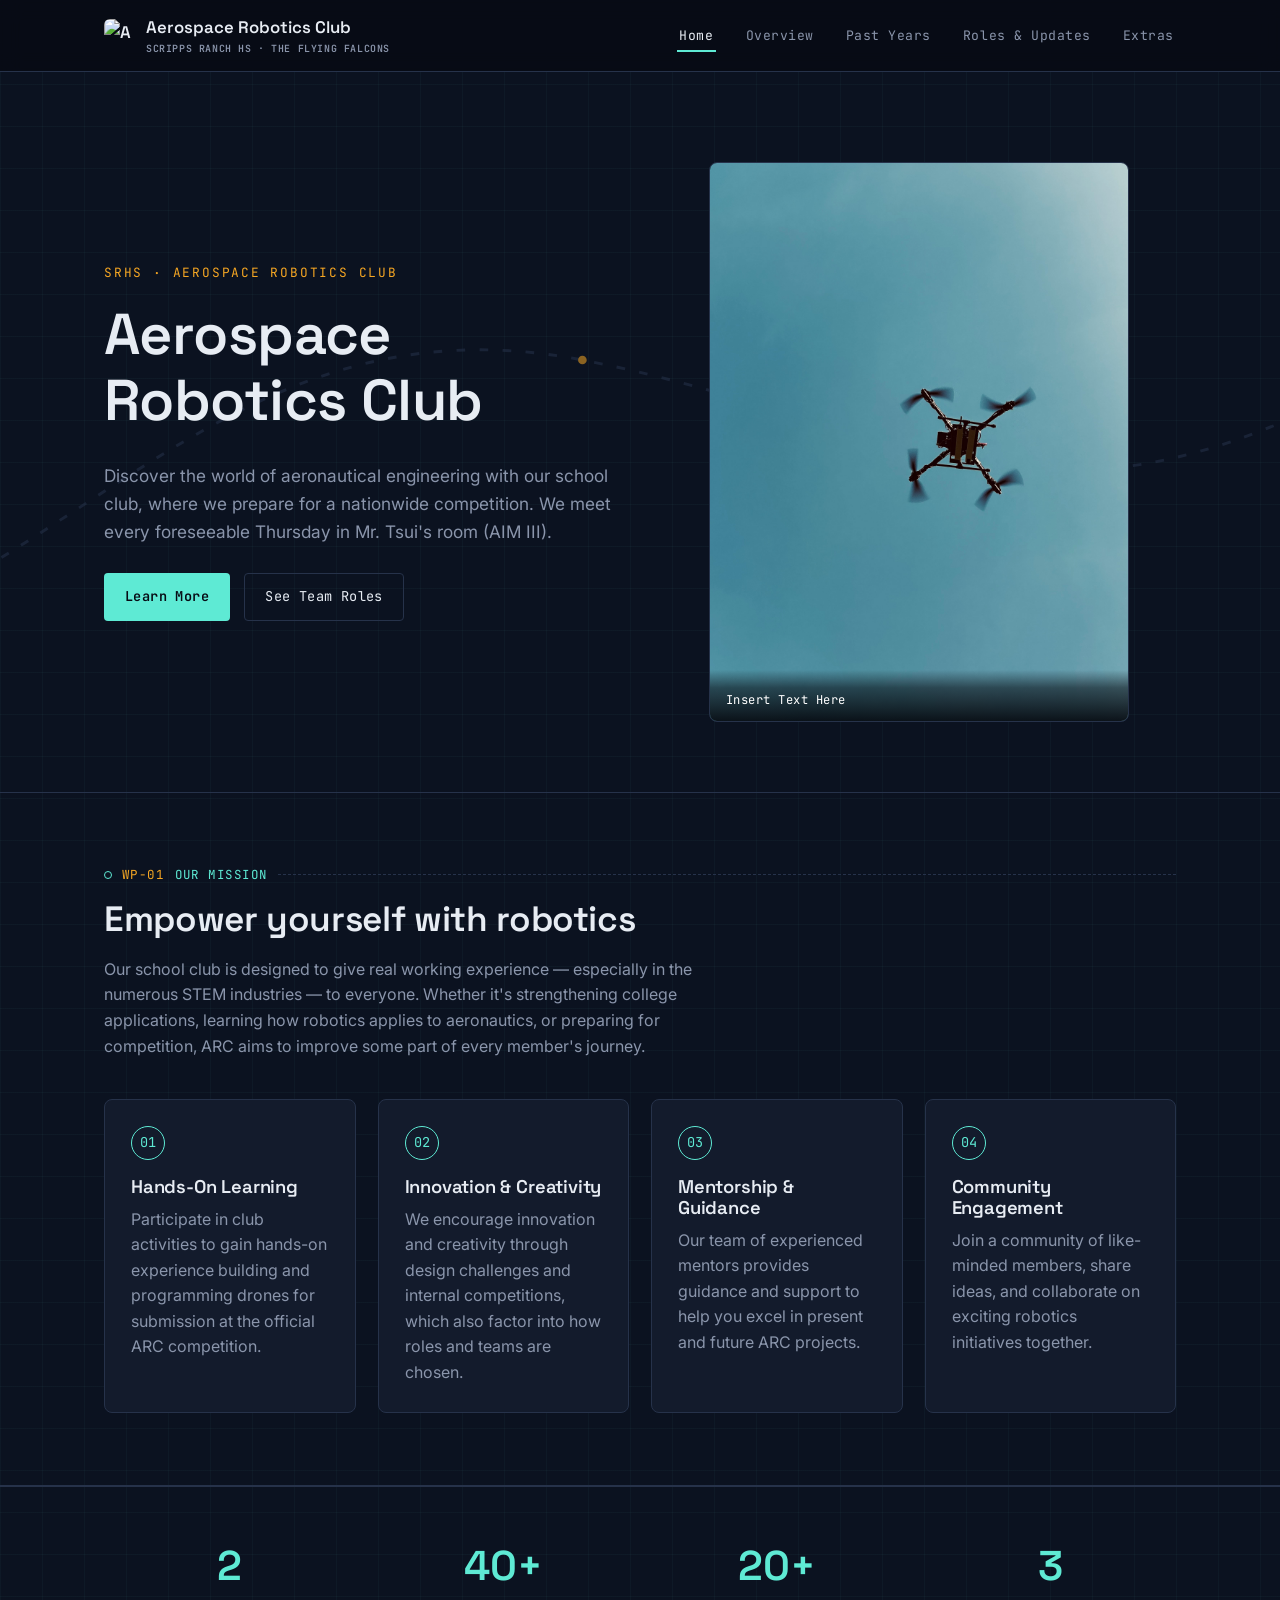
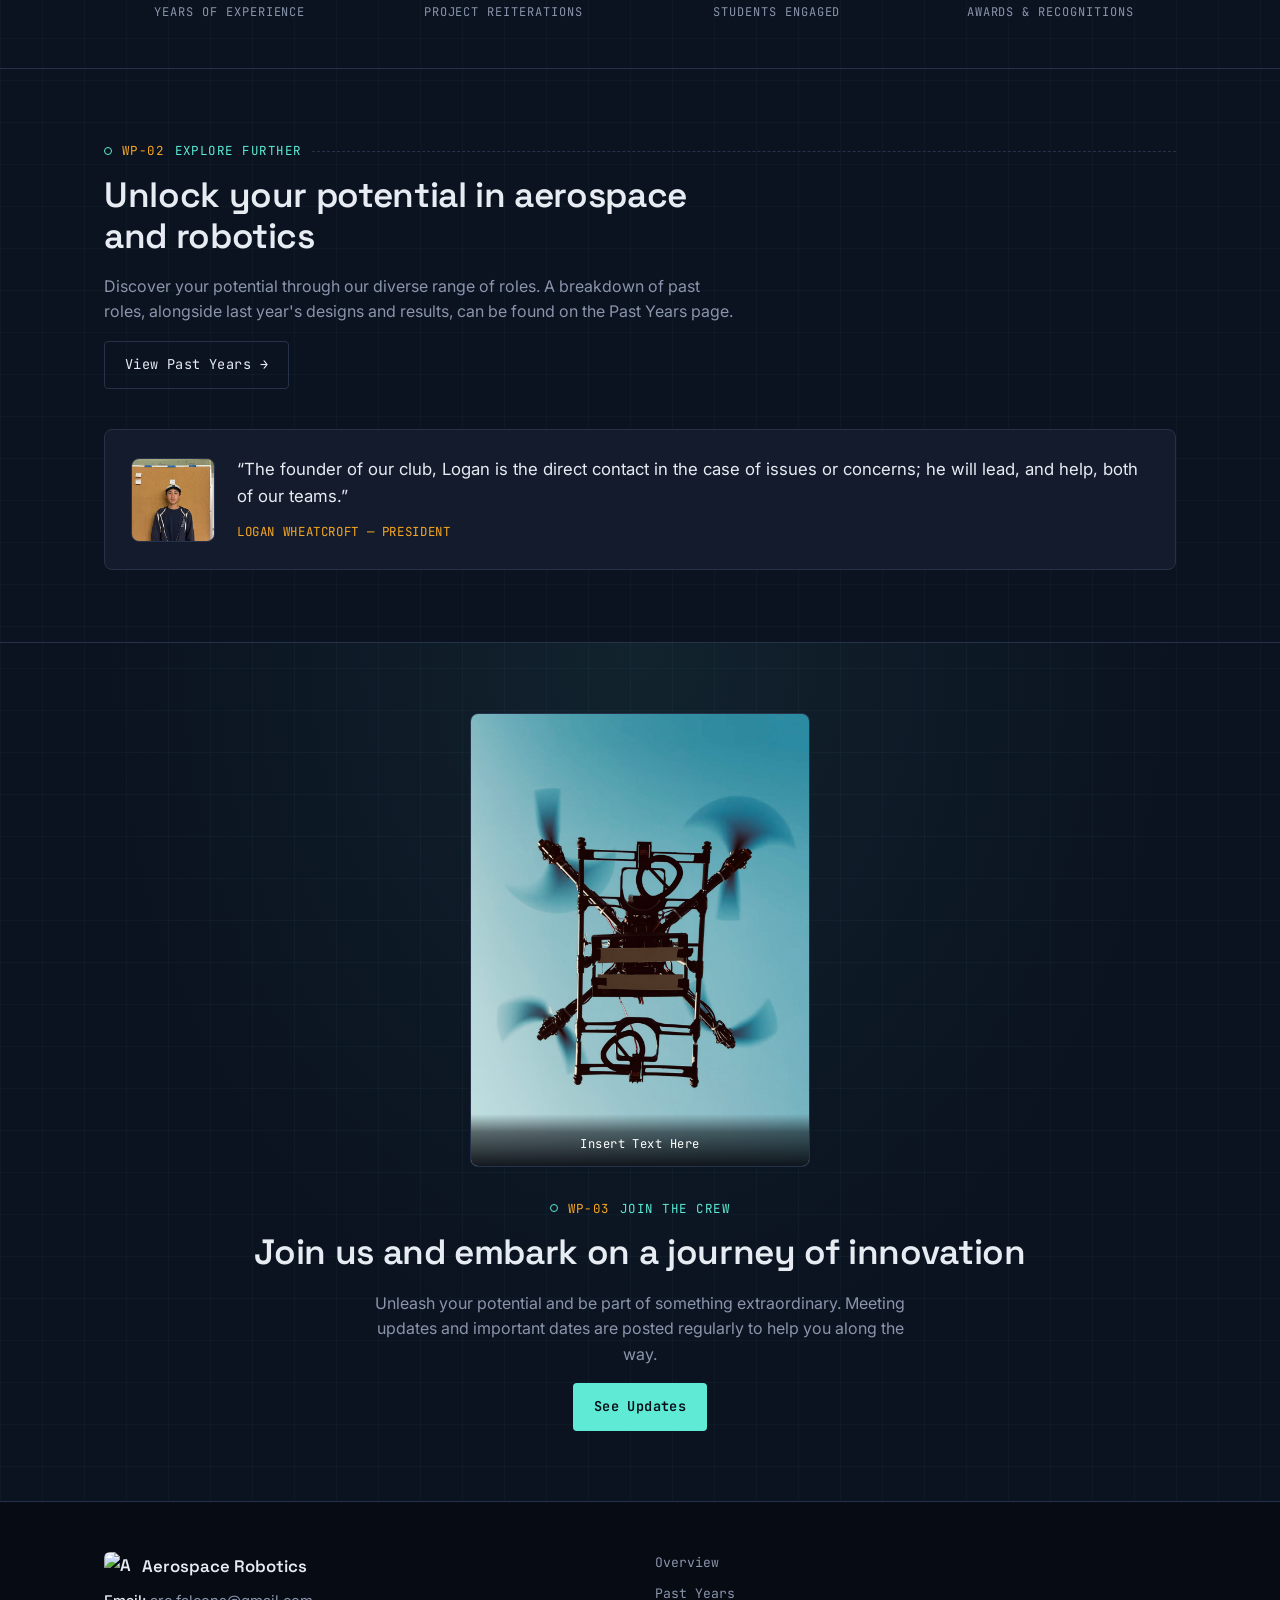
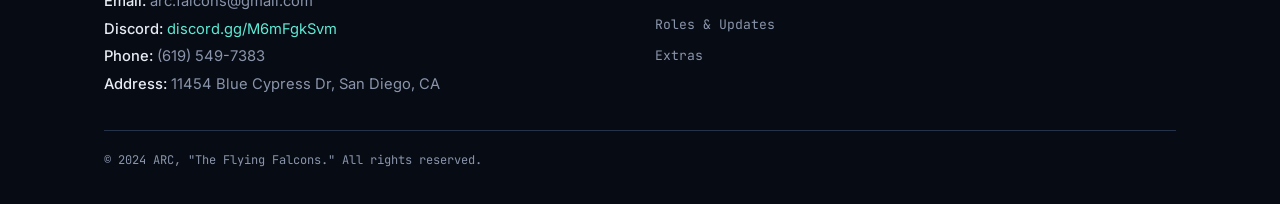
==== index.html @ f5aecd80 "Uploading ARC website" ====
<!doctype html>
<html lang="en">
<head>
<meta charset="UTF-8">
<meta name="viewport" content="width=device-width, initial-scale=1">
<title>SRHS Aerospace Robotics Club</title>
<meta name="description" content="Scripps Ranch High School Aerospace Robotics Club — building and programming drones for national competition.">
<link rel="preconnect" href="https://fonts.googleapis.com">
<link href="https://fonts.googleapis.com/css2?family=Space+Grotesk:wght@500;600;700&family=Inter:wght@400;500;600&family=JetBrains+Mono:wght@400;500&display=swap" rel="stylesheet">
<link rel="stylesheet" href="assets/css/style.css">
</head>
<body>

<nav class="site-nav">
  <div class="inner">
    <a class="brand" href="index.html">
      <img src="https://static.wixstatic.com/media/2b9570_c14799e6c22e4a90b984b687d0b6f3b9~mv2.png" alt="ARC logo">
      <span>Aerospace Robotics Club<span class="tag">SCRIPPS RANCH HS · THE FLYING FALCONS</span></span>
    </a>
    <button class="nav-toggle" aria-expanded="false" aria-label="Toggle navigation">MENU</button>
    <ul class="nav-links">
      <li><a href="index.html" aria-current="page">Home</a></li>
      <li><a href="overview.html">Overview</a></li>
      <li><a href="past-years.html">Past Years</a></li>
      <li><a href="roles-and-updates.html">Roles &amp; Updates</a></li>
      <li><a href="extras.html">Extras</a></li>
    </ul>
  </div>
</nav>

<header class="hero">
  <div class="flight-path" aria-hidden="true">
    <svg viewBox="0 0 1200 500" width="100%" height="100%" preserveAspectRatio="xMidYMid slice">
      <path id="fp" d="M -50 420 C 200 380, 300 150, 560 200 S 900 380, 1250 120"
            fill="none" stroke="#26324A" stroke-width="2" stroke-dasharray="6 10"/>
      <circle cx="0" cy="0" r="4.5" fill="#5EEAD4">
        <animateMotion dur="14s" repeatCount="indefinite" rotate="auto">
          <mpath href="#fp"/>
        </animateMotion>
      </circle>
      <circle cx="-50" cy="420" r="3" fill="#F5A623"/>
      <circle cx="560" cy="200" r="3" fill="#F5A623"/>
      <circle cx="1250" cy="120" r="3" fill="#F5A623"/>
    </svg>
  </div>
  <div class="container hero-grid">
    <div>
      <div class="hero-eyebrow">SRHS &middot; AEROSPACE ROBOTICS CLUB</div>
      <h1>Aerospace Robotics Club</h1>
      <p class="lede">Discover the world of aeronautical engineering with our school club, where we prepare for a nationwide competition. We meet every foreseeable Thursday in Mr. Tsui's room (AIM III).</p>
      <div class="hero-actions">
        <a class="btn btn-primary" href="overview.html">Learn More</a>
        <a class="btn btn-ghost" href="roles-and-updates.html">See Team Roles</a>
      </div>
    </div>
    <div class="cover-figure ratio-portrait">
      <img src="assets/images/FrontPageCover.jpeg" alt="ARC cover photo">
      <div class="cover-caption">Insert Text Here</div>
    </div>
  </div>
</header>

<section class="section">
  <div class="container">
    <div class="waypoint"><span class="code">WP&#8209;01</span><span>Our Mission</span><span class="rule"></span></div>
    <div class="section-head">
      <h2>Empower yourself with robotics</h2>
      <p>Our school club is designed to give real working experience — especially in the numerous STEM industries — to everyone. Whether it's strengthening college applications, learning how robotics applies to aeronautics, or preparing for competition, ARC aims to improve some part of every member's journey.</p>
    </div>
    <div class="grid grid-4">
      <div class="card">
        <div class="icon">01</div>
        <h3>Hands-On Learning</h3>
        <p>Participate in club activities to gain hands-on experience building and programming drones for submission at the official ARC competition.</p>
      </div>
      <div class="card">
        <div class="icon">02</div>
        <h3>Innovation &amp; Creativity</h3>
        <p>We encourage innovation and creativity through design challenges and internal competitions, which also factor into how roles and teams are chosen.</p>
      </div>
      <div class="card">
        <div class="icon">03</div>
        <h3>Mentorship &amp; Guidance</h3>
        <p>Our team of experienced mentors provides guidance and support to help you excel in present and future ARC projects.</p>
      </div>
      <div class="card">
        <div class="icon">04</div>
        <h3>Community Engagement</h3>
        <p>Join a community of like-minded members, share ideas, and collaborate on exciting robotics initiatives together.</p>
      </div>
    </div>
  </div>
</section>

<section class="stats-band">
  <div class="container">
    <div class="grid grid-4">
      <div><div class="stat-num">2</div><div class="stat-label">Years of Experience</div></div>
      <div><div class="stat-num">40+</div><div class="stat-label">Project Reiterations</div></div>
      <div><div class="stat-num">20+</div><div class="stat-label">Students Engaged</div></div>
      <div><div class="stat-num">3</div><div class="stat-label">Awards &amp; Recognitions</div></div>
    </div>
  </div>
</section>

<section class="section">
  <div class="container">
    <div class="waypoint"><span class="code">WP&#8209;02</span><span>Explore Further</span><span class="rule"></span></div>
    <div class="section-head">
      <h2>Unlock your potential in aerospace and robotics</h2>
      <p>Discover your potential through our diverse range of roles. A breakdown of past roles, alongside last year's designs and results, can be found on the Past Years page.</p>
      <a class="btn btn-ghost" href="past-years.html">View Past Years &rarr;</a>
    </div>
    <div class="quote-block">
      <img src="assets/images/Logan.jpg" alt="Logan Wheatcroft">
      <div>
        <blockquote>&ldquo;The founder of our club, Logan is the direct contact in the case of issues or concerns; he will lead, and help, both of our teams.&rdquo;</blockquote>
        <cite>LOGAN WHEATCROFT — PRESIDENT</cite>
      </div>
    </div>
  </div>
</section>

<section class="cta-band">
  <div class="container">
    <div class="cover-figure ratio-portrait" style="max-width:340px; margin:0 auto 32px;">
      <img src="assets/images/Wallpaper-DroneBottomView.jpeg" alt="ARC drone">
      <div class="cover-caption">Insert Text Here</div>
    </div>
    <div class="waypoint" style="justify-content:center;"><span class="code">WP&#8209;03</span><span>Join the Crew</span></div>
    <h2>Join us and embark on a journey of innovation</h2>
    <p>Unleash your potential and be part of something extraordinary. Meeting updates and important dates are posted regularly to help you along the way.</p>
    <a class="btn btn-primary" href="roles-and-updates.html">See Updates</a>
  </div>
</section>

<footer>
  <div class="container">
    <div class="foot-grid">
      <div>
        <div class="brand"><img src="https://static.wixstatic.com/media/2b9570_36ea894a4a0349b285a9c2c9de8674a9~mv2.png" alt="ARC logo" style="width:28px;height:28px;"><span>Aerospace Robotics</span></div>
        <p class="contact-line"><strong>Email:</strong> arc.falcons@gmail.com</p>
        <p class="contact-line"><strong>Discord:</strong> <a href="https://discord.gg/M6mFgkSvm">discord.gg/M6mFgkSvm</a></p>
        <p class="contact-line"><strong>Phone:</strong> (619) 549-7383</p>
        <p class="contact-line"><strong>Address:</strong> 11454 Blue Cypress Dr, San Diego, CA</p>
      </div>
      <nav>
        <ul>
          <li><a href="overview.html">Overview</a></li>
          <li><a href="past-years.html">Past Years</a></li>
          <li><a href="roles-and-updates.html">Roles &amp; Updates</a></li>
          <li><a href="extras.html">Extras</a></li>
        </ul>
      </nav>
    </div>
    <div class="copyright">&copy; 2024 ARC, "The Flying Falcons." All rights reserved.</div>
  </div>
</footer>

<script src="assets/js/main.js"></script>
</body>
</html>
---- assets/css/style.css ----
/* ============================================================
   SRHS Aerospace Robotics Club — flight-deck design system
   ============================================================ */

:root {
  --navy: #0B1220;
  --navy-deep: #070B14;
  --panel: #131B2C;
  --panel-line: #26324A;
  --cyan: #5EEAD4;
  --cyan-dim: #3AA69A;
  --amber: #F5A623;
  --ink: #E7ECF3;
  --muted: #8A95AB;
  --danger: #E8604C;

  --font-display: "Space Grotesk", "Segoe UI", sans-serif;
  --font-body: "Inter", "Segoe UI", sans-serif;
  --font-mono: "JetBrains Mono", ui-monospace, monospace;

  --max-width: 1120px;
  --pad-inline: clamp(16px, 5vw, 24px);
  --section-pad: clamp(40px, 8vw, 72px);
  --card-pad: clamp(18px, 4vw, 26px);
}

*, *::before, *::after { box-sizing: border-box; min-width: 0; }

html { scroll-behavior: smooth; overflow-x: hidden; }
body { overflow-x: hidden; }

@media (prefers-reduced-motion: reduce) {
  html { scroll-behavior: auto; }
  *, *::before, *::after { animation-duration: 0.001ms !important; animation-iteration-count: 1 !important; transition-duration: 0.001ms !important; }
}

body {
  margin: 0;
  background: var(--navy);
  background-image:
    linear-gradient(rgba(94,234,212,0.035) 1px, transparent 1px),
    linear-gradient(90deg, rgba(94,234,212,0.035) 1px, transparent 1px);
  background-size: 42px 42px;
  color: var(--ink);
  font-family: var(--font-body);
  line-height: 1.6;
  -webkit-font-smoothing: antialiased;
}

img { max-width: 100%; display: block; }

a { color: var(--cyan); text-decoration: none; }
a:hover { text-decoration: underline; }

h1, h2, h3 {
  font-family: var(--font-display);
  font-weight: 600;
  line-height: 1.15;
  margin: 0 0 0.5em;
  letter-spacing: -0.01em;
}
h1, h2, h3, p, blockquote, .lede {
  overflow-wrap: break-word;
  word-break: break-word;
}

h1 { font-size: clamp(2.2rem, 5vw, 3.6rem); }
h2 { font-size: clamp(1.6rem, 3vw, 2.2rem); }
h3 { font-size: 1.15rem; }

p { color: var(--muted); margin: 0 0 1em; }

.container {
  max-width: var(--max-width);
  margin: 0 auto;
  padding: 0 var(--pad-inline);
  width: 100%;
}

/* Focus visibility */
a:focus-visible, button:focus-visible, .tab:focus-visible {
  outline: 2px solid var(--cyan);
  outline-offset: 3px;
}

/* ---------- Waypoint eyebrow (signature label device) ---------- */
.waypoint {
  display: flex;
  align-items: center;
  gap: 10px;
  font-family: var(--font-mono);
  font-size: 0.78rem;
  letter-spacing: 0.12em;
  text-transform: uppercase;
  color: var(--cyan);
  margin-bottom: 14px;
}
.waypoint::before {
  content: "";
  width: 8px;
  height: 8px;
  border: 1.5px solid var(--cyan);
  border-radius: 50%;
  flex-shrink: 0;
}
.waypoint .code { color: var(--amber); }
.waypoint .rule {
  flex: 1;
  height: 0;
  border-top: 1px dashed var(--panel-line);
  min-width: 24px;
}

/* ---------- Nav ---------- */
.site-nav {
  position: sticky;
  top: 0;
  z-index: 50;
  background: rgba(7, 11, 20, 0.88);
  backdrop-filter: blur(10px);
  border-bottom: 1px solid var(--panel-line);
}
.site-nav .inner {
  max-width: var(--max-width);
  margin: 0 auto;
  padding: 14px var(--pad-inline);
  display: flex;
  align-items: center;
  justify-content: space-between;
  gap: clamp(10px, 3vw, 20px);
  flex-wrap: wrap;
}
.brand {
  display: flex;
  align-items: center;
  gap: 10px;
  font-family: var(--font-display);
  font-weight: 600;
  font-size: clamp(0.9rem, 2.6vw, 1.05rem);
  color: var(--ink);
  overflow-wrap: anywhere;
}
.brand img { width: 32px; height: 32px; border-radius: 6px; flex-shrink: 0; }
.brand:hover { text-decoration: none; }
.brand .tag {
  font-family: var(--font-mono);
  font-size: 0.62rem;
  color: var(--muted);
  letter-spacing: 0.06em;
  display: block;
  overflow-wrap: anywhere;
}

.nav-links {
  display: flex;
  gap: 28px;
  list-style: none;
  margin: 0;
  padding: 0;
  font-family: var(--font-mono);
  font-size: 0.82rem;
  letter-spacing: 0.04em;
}
.nav-links a {
  color: var(--muted);
  padding: 6px 2px;
  border-bottom: 2px solid transparent;
}
.nav-links a:hover, .nav-links a[aria-current="page"] {
  color: var(--ink);
  text-decoration: none;
  border-bottom-color: var(--cyan);
}

.nav-toggle {
  display: none;
  background: none;
  border: 1px solid var(--panel-line);
  border-radius: 6px;
  color: var(--ink);
  padding: 8px 10px;
  font-family: var(--font-mono);
  cursor: pointer;
}

@media (max-width: 720px) {
  .nav-toggle { display: block; }
  .nav-links {
    position: absolute;
    top: 100%;
    left: 0;
    right: 0;
    flex-direction: column;
    background: var(--navy-deep);
    border-bottom: 1px solid var(--panel-line);
    padding: 16px var(--pad-inline) 20px;
    gap: 16px;
    display: none;
  }
  .nav-links.open { display: flex; }
}

/* ---------- Hero ---------- */
.hero {
  position: relative;
  overflow: hidden;
  padding: clamp(46px, 10vw, 90px) 0 clamp(36px, 7vw, 70px);
  border-bottom: 1px solid var(--panel-line);
}
.hero .container { position: relative; z-index: 2; }
.hero-eyebrow {
  font-family: var(--font-mono);
  color: var(--amber);
  font-size: 0.8rem;
  letter-spacing: 0.14em;
  text-transform: uppercase;
  margin-bottom: 18px;
}
.hero p.lede {
  max-width: 640px;
  font-size: 1.08rem;
  color: var(--muted);
}
.hero-actions { display: flex; gap: 14px; margin-top: 28px; flex-wrap: wrap; }

.flight-path {
  position: absolute;
  inset: 0;
  z-index: 1;
  opacity: 0.55;
  pointer-events: none;
}

/* ---------- Hero two-column layout (text + cover photo) ---------- */
.hero-grid {
  display: grid;
  grid-template-columns: repeat(auto-fit, minmax(min(280px, 100%), 1fr));
  gap: clamp(24px, 5vw, 44px);
  align-items: center;
}
.hero-grid > .cover-figure {
  max-width: 420px;
  width: 100%;
  justify-self: center;
}

/* ---------- Cover figure + in-image caption ---------- */
.cover-figure {
  position: relative;
  border-radius: 8px;
  overflow: hidden;
  border: 1px solid var(--panel-line);
  background: var(--panel);
}
.cover-figure img {
  width: 100%;
  height: 100%;
  object-fit: cover;
  display: block;
}
.cover-figure.contain img { object-fit: contain; padding: 22px; }
.cover-figure.ratio-portrait { aspect-ratio: 3 / 4; }
.cover-figure.ratio-wide { aspect-ratio: 16 / 9; }
.cover-figure.ratio-square { aspect-ratio: 1 / 1; }

.cover-caption {
  position: absolute;
  left: 0;
  right: 0;
  bottom: 0;
  padding: 22px 16px 12px;
  background: linear-gradient(to top, rgba(4,7,13,0.92) 0%, rgba(4,7,13,0.55) 65%, transparent 100%);
  color: #fff;
  font-family: var(--font-mono);
  font-size: 0.76rem;
  letter-spacing: 0.04em;
  line-height: 1.4;
}

.card .cover-figure { margin: calc(var(--card-pad) * -1) calc(var(--card-pad) * -1) 18px; border-radius: 8px 8px 0 0; border: none; border-bottom: 1px solid var(--panel-line); }
.card .cover-figure.ratio-wide { aspect-ratio: 16 / 10; }

/* ---------- Buttons ---------- */
.btn {
  display: inline-flex;
  align-items: center;
  gap: 8px;
  font-family: var(--font-mono);
  font-size: 0.85rem;
  letter-spacing: 0.03em;
  padding: 12px 20px;
  border-radius: 4px;
  border: 1px solid transparent;
  cursor: pointer;
}
.btn:hover { text-decoration: none; }
.btn-primary {
  background: var(--cyan);
  color: var(--navy-deep);
  font-weight: 600;
}
.btn-primary:hover { background: #7ff2df; }
.btn-ghost {
  border-color: var(--panel-line);
  color: var(--ink);
}
.btn-ghost:hover { border-color: var(--cyan); color: var(--cyan); }

/* ---------- Sections ---------- */
.section { padding: var(--section-pad) 0; border-bottom: 1px solid var(--panel-line); }
.section:last-of-type { border-bottom: none; }
.section-head { max-width: 640px; margin-bottom: 40px; }

.grid {
  display: grid;
  gap: clamp(16px, 3vw, 22px);
}
.grid-2 { grid-template-columns: repeat(auto-fit, minmax(min(260px, 100%), 1fr)); }
.grid-3 { grid-template-columns: repeat(auto-fit, minmax(min(220px, 100%), 1fr)); }
.grid-4 { grid-template-columns: repeat(auto-fit, minmax(min(200px, 100%), 1fr)); }

/* ---------- Card ---------- */
.card {
  background: var(--panel);
  border: 1px solid var(--panel-line);
  border-radius: 8px;
  padding: var(--card-pad);
}
.card h3 { color: var(--ink); }
.card p:last-child { margin-bottom: 0; }
.card .icon {
  width: 34px;
  height: 34px;
  border: 1px solid var(--cyan);
  border-radius: 50%;
  display: flex;
  align-items: center;
  justify-content: center;
  color: var(--cyan);
  font-family: var(--font-mono);
  font-size: 0.85rem;
  margin-bottom: 16px;
}

/* ---------- Stats band ---------- */
.stats-band {
  border-top: 1px solid var(--panel-line);
  border-bottom: 1px solid var(--panel-line);
  padding: clamp(30px, 6vw, 46px) 0;
}
.stats-band .grid { text-align: center; }
.stat-num {
  font-family: var(--font-display);
  font-size: clamp(1.8rem, 4vw, 2.6rem);
  color: var(--cyan);
  font-weight: 600;
}
.stat-label {
  font-family: var(--font-mono);
  font-size: 0.75rem;
  color: var(--muted);
  letter-spacing: 0.08em;
  text-transform: uppercase;
  margin-top: 4px;
}

/* ---------- Quote ---------- */
.quote-block {
  display: flex;
  flex-wrap: wrap;
  gap: 22px;
  align-items: center;
  background: var(--panel);
  border: 1px solid var(--panel-line);
  border-radius: 8px;
  padding: var(--card-pad);
}
.quote-block img {
  width: 84px;
  height: 84px;
  object-fit: cover;
  border-radius: 8px;
  flex-shrink: 0;
  border: 1px solid var(--panel-line);
}
.quote-block > div { flex: 1 1 240px; min-width: 0; }
.quote-block blockquote {
  margin: 0 0 8px;
  font-size: 1.05rem;
  color: var(--ink);
  font-style: normal;
}
.quote-block cite {
  font-family: var(--font-mono);
  font-style: normal;
  font-size: 0.78rem;
  color: var(--amber);
  letter-spacing: 0.05em;
}

/* ---------- CTA band ---------- */
.cta-band {
  text-align: center;
  padding: clamp(44px, 9vw, 70px) 0;
  background: radial-gradient(ellipse at top, rgba(94,234,212,0.08), transparent 60%);
}
.cta-band p { max-width: 560px; margin-left: auto; margin-right: auto; }

/* ---------- Roster ---------- */
.roster-card {
  background: var(--panel);
  border: 1px solid var(--panel-line);
  border-radius: 8px;
  overflow: hidden;
  text-align: left;
}
.roster-card img { width: 100%; height: 190px; object-fit: cover; }
.roster-card .body { padding: 16px 18px 20px; }
.roster-card .name { font-family: var(--font-display); color: var(--ink); font-weight: 600; margin-bottom: 2px; }
.roster-card .role { font-family: var(--font-mono); font-size: 0.75rem; color: var(--cyan); letter-spacing: 0.04em; }

/* ---------- Tabs (Past Years) ---------- */
.tabs {
  display: flex;
  gap: 10px;
  margin-bottom: 40px;
  border-bottom: 1px solid var(--panel-line);
  overflow-x: auto;
  -webkit-overflow-scrolling: touch;
  scrollbar-width: thin;
}
.tab {
  font-family: var(--font-mono);
  font-size: 0.85rem;
  letter-spacing: 0.05em;
  background: none;
  border: none;
  color: var(--muted);
  padding: 12px 4px;
  margin-right: 22px;
  cursor: pointer;
  border-bottom: 2px solid transparent;
  transform: translateY(1px);
  white-space: nowrap;
  flex-shrink: 0;
}
.tab[aria-selected="true"] {
  color: var(--cyan);
  border-bottom-color: var(--cyan);
}
.tab-panel[hidden] { display: none; }

.award-note {
  border-left: 2px solid var(--amber);
  padding: 4px 0 4px 16px;
  color: var(--ink);
  margin: 24px 0 34px;
}

/* ---------- Placeholder note (highlighted "fill this in" box) ---------- */
.placeholder-note {
  background: repeating-linear-gradient(135deg, rgba(245,166,35,0.14), rgba(245,166,35,0.14) 10px, rgba(245,166,35,0.22) 10px, rgba(245,166,35,0.22) 20px);
  border: 1.5px dashed var(--amber);
  color: var(--amber);
  font-family: var(--font-mono);
  font-size: 0.82rem;
  font-weight: 600;
  letter-spacing: 0.08em;
  text-transform: uppercase;
  padding: 16px 18px;
  border-radius: 6px;
  margin: 0 0 34px;
}

/* ---------- CAD model viewer ---------- */
.model-frame {
  position: relative;
  aspect-ratio: 4 / 3;
  width: 100%;
  border-radius: 8px;
  border: 1px solid var(--panel-line);
  background: var(--panel);
  overflow: hidden;
}
.model-frame model-viewer {
  width: 100%;
  height: 100%;
  display: block;
  --poster-color: transparent;
  --progress-bar-color: var(--cyan);
}
.model-caption { padding: 16px 2px 0; }
.model-caption h3 { color: var(--ink); margin-bottom: 4px; }
.model-hint {
  font-family: var(--font-mono);
  font-size: 0.72rem;
  color: var(--muted);
  letter-spacing: 0.04em;
}

/* ---------- Live color-recognition camera demo ---------- */
.camera-frame {
  position: relative;
  aspect-ratio: 4 / 3;
  width: 100%;
  max-width: 640px;
  margin: 0 auto;
  border-radius: 8px;
  overflow: hidden;
  border: 1px solid var(--panel-line);
  background: #000;
}
.camera-frame video,
.camera-frame canvas {
  position: absolute;
  inset: 0;
  width: 100%;
  height: 100%;
  object-fit: contain;
}
.camera-msg {
  position: absolute;
  inset: 0;
  display: flex;
  align-items: center;
  justify-content: center;
  text-align: center;
  padding: clamp(16px, 4vw, 28px);
  font-family: var(--font-mono);
  font-size: 0.82rem;
  line-height: 1.6;
  color: var(--muted);
  background: rgba(7,11,20,0.85);
}
.camera-controls {
  display: flex;
  gap: 12px;
  justify-content: center;
  margin-top: 20px;
  flex-wrap: wrap;
}
.color-legend {
  display: flex;
  gap: 20px;
  justify-content: center;
  margin-top: 16px;
  flex-wrap: wrap;
  font-family: var(--font-mono);
  font-size: 0.75rem;
  color: var(--muted);
  letter-spacing: 0.04em;
}
.color-legend .dot {
  display: inline-block;
  width: 10px;
  height: 10px;
  border-radius: 50%;
  margin-right: 6px;
  vertical-align: -1px;
}

/* ---------- Info list (Overview page) ---------- */
.info-row {
  display: grid;
  grid-template-columns: clamp(70px, 22vw, 220px) minmax(0, 1fr);
  gap: clamp(14px, 3vw, 30px);
  padding: clamp(22px, 4vw, 32px) 0;
  border-top: 1px solid var(--panel-line);
}
.info-row:first-of-type { border-top: none; }
.info-row h3 { color: var(--ink); }

/* ---------- Update cards ---------- */
.update-card { display: flex; gap: 14px; align-items: flex-start; }
.update-card img {
  width: 44px; height: 44px; border-radius: 50%; object-fit: cover;
  border: 1px solid var(--panel-line);
  flex-shrink: 0;
}
.update-card h3 { margin-bottom: 4px; font-size: 1rem; }
.update-card p { margin: 0; font-size: 0.92rem; }

/* ---------- Footer ---------- */
footer {
  padding: clamp(34px, 7vw, 50px) 0 clamp(22px, 4vw, 34px);
  border-top: 1px solid var(--panel-line);
  background: var(--navy-deep);
}
footer .foot-grid {
  display: grid;
  grid-template-columns: repeat(auto-fit, minmax(min(240px, 100%), 1fr));
  gap: 30px;
  margin-bottom: 30px;
}
footer .brand { margin-bottom: 10px; }
footer .contact-line { font-size: 0.92rem; color: var(--muted); margin: 4px 0; }
footer .contact-line strong { color: var(--ink); font-weight: 500; }
footer nav ul { list-style: none; padding: 0; margin: 0; font-family: var(--font-mono); font-size: 0.82rem; }
footer nav ul li { margin-bottom: 10px; }
footer nav a { color: var(--muted); }
footer nav a:hover { color: var(--cyan); }
.copyright {
  font-family: var(--font-mono);
  font-size: 0.75rem;
  color: var(--muted);
  border-top: 1px solid var(--panel-line);
  padding-top: 20px;
}
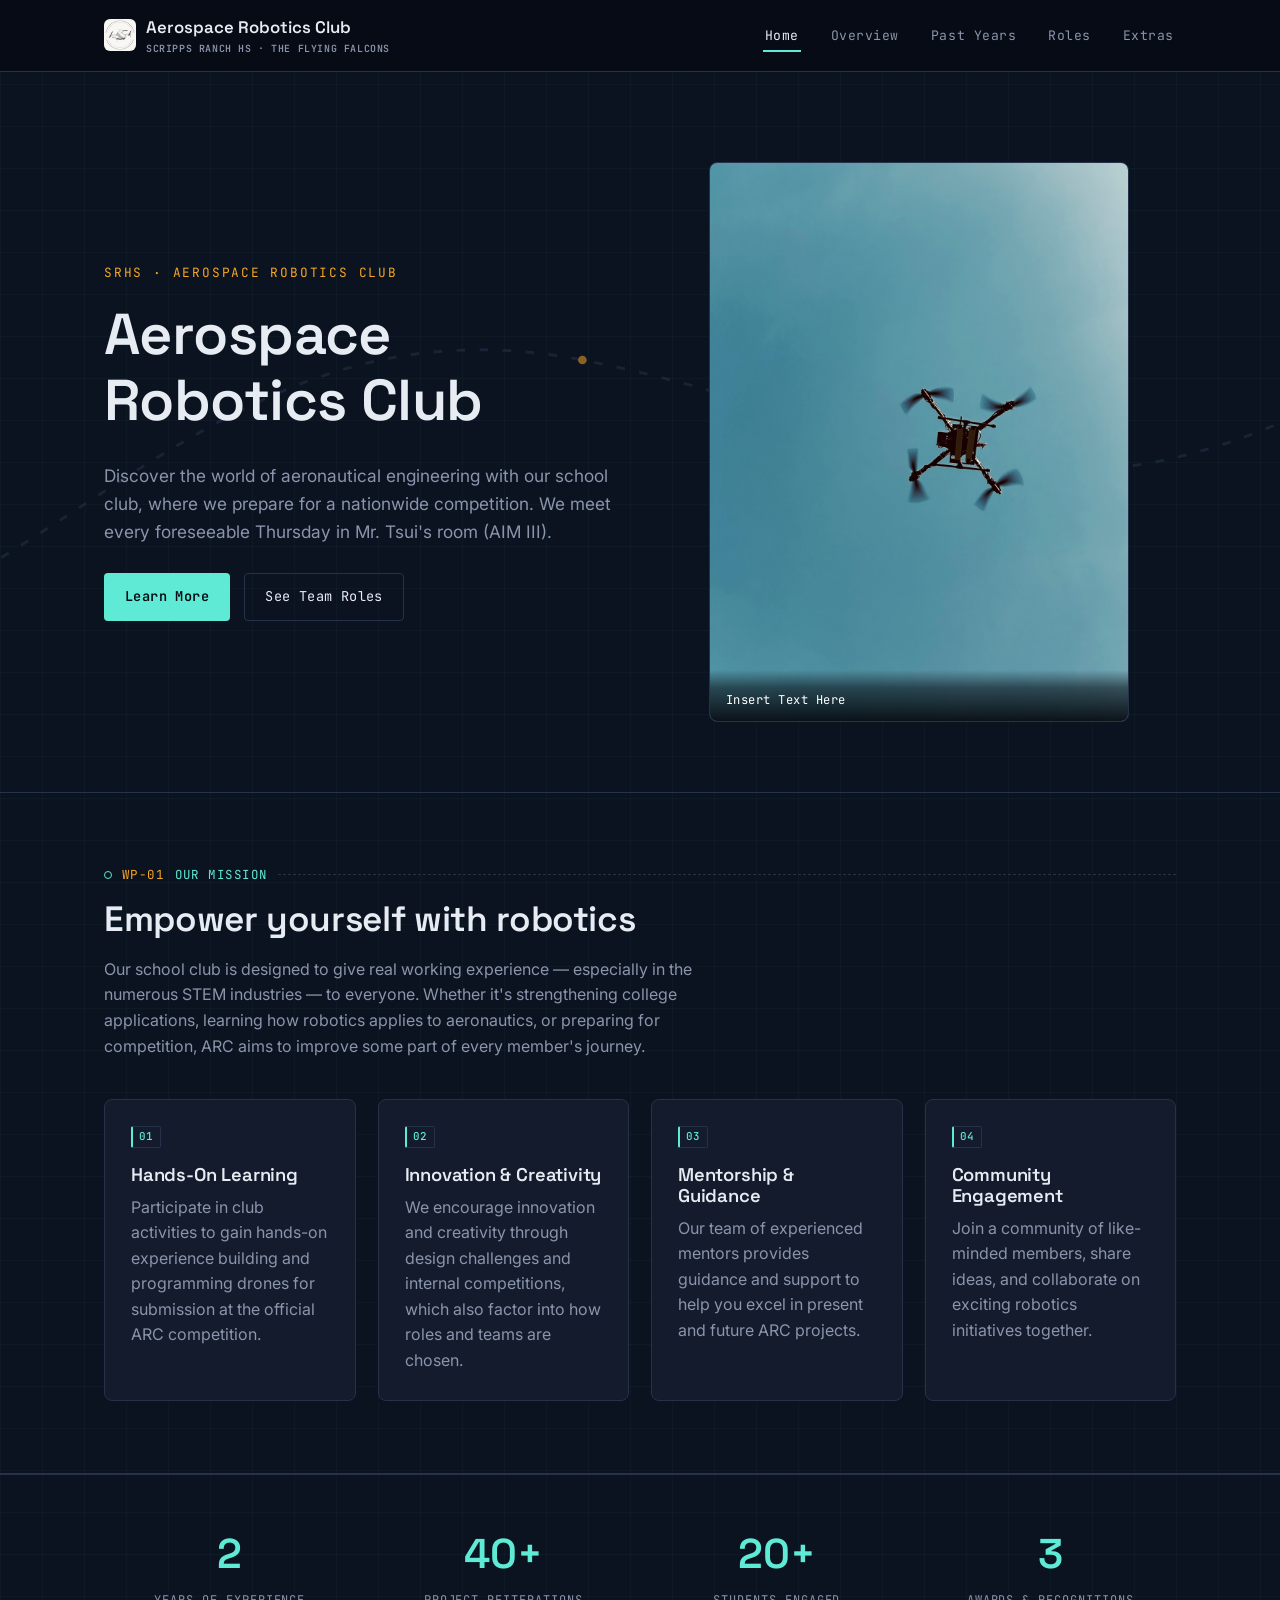
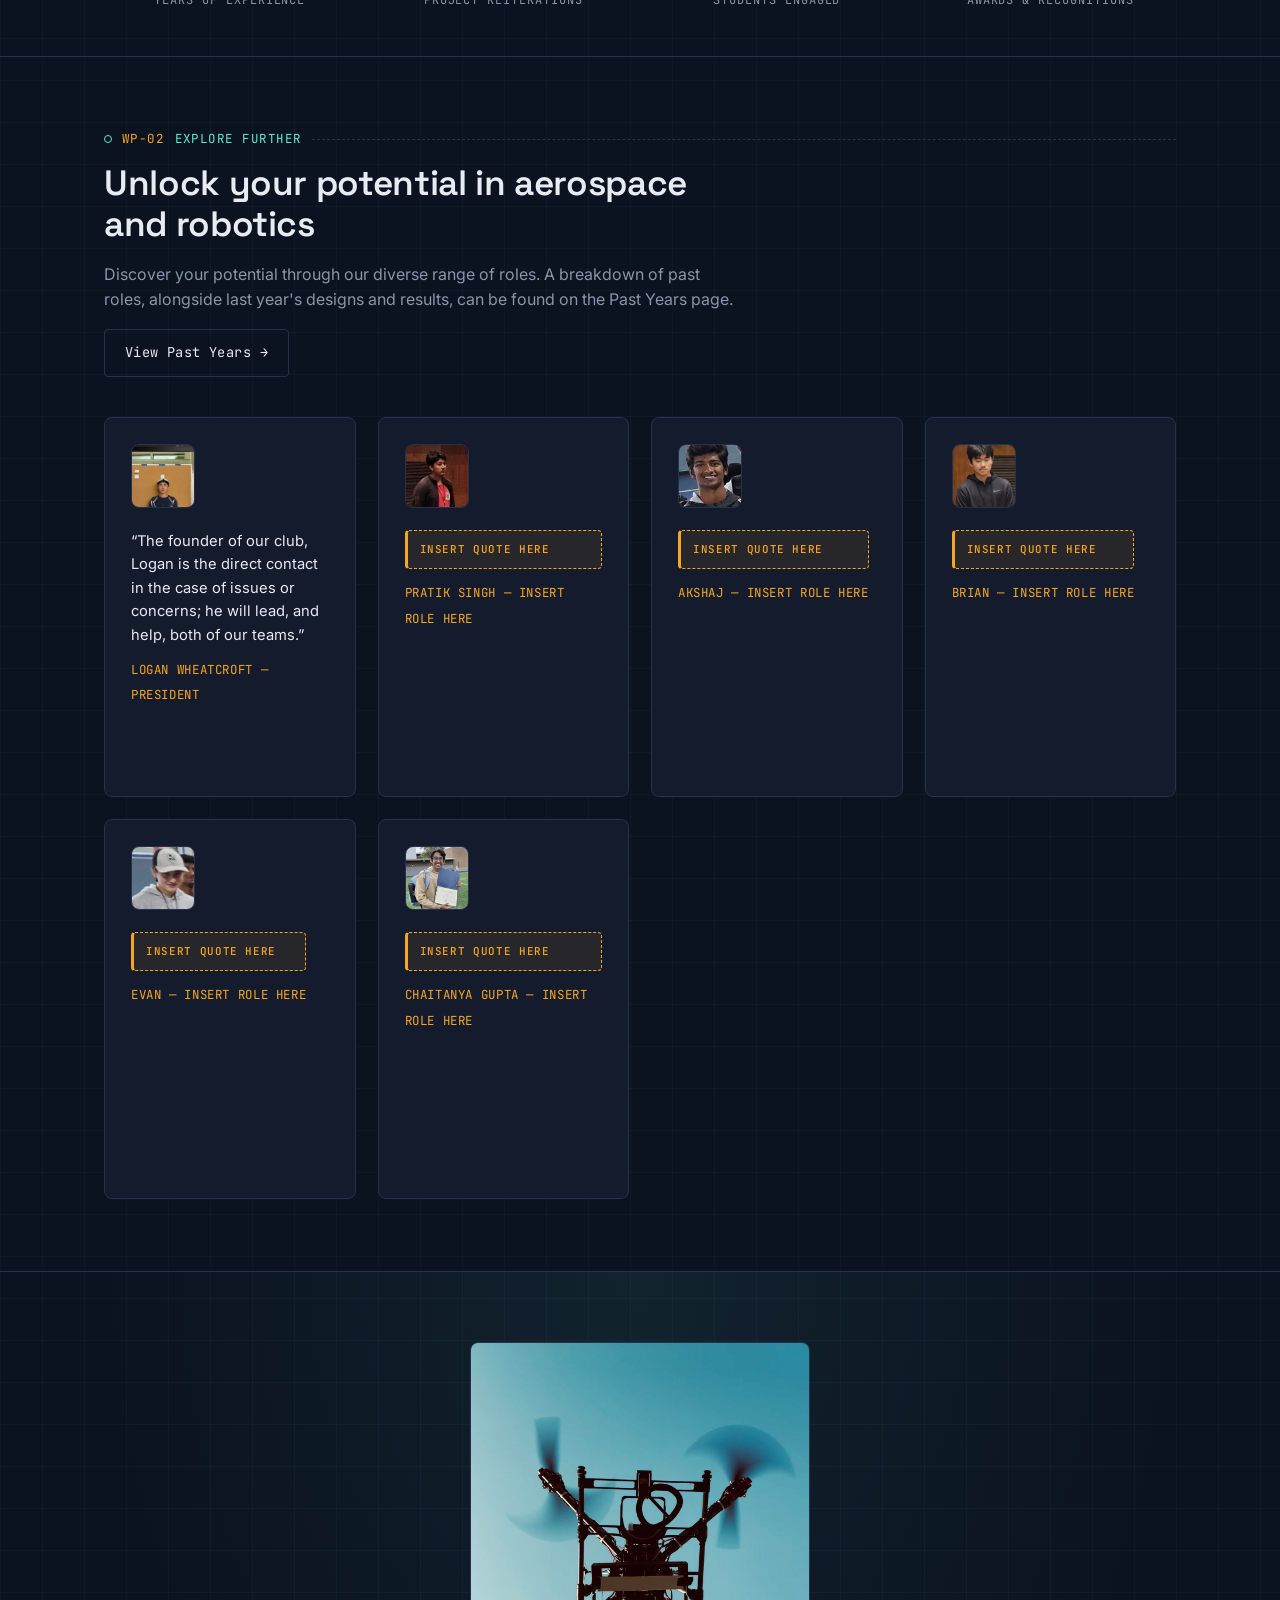
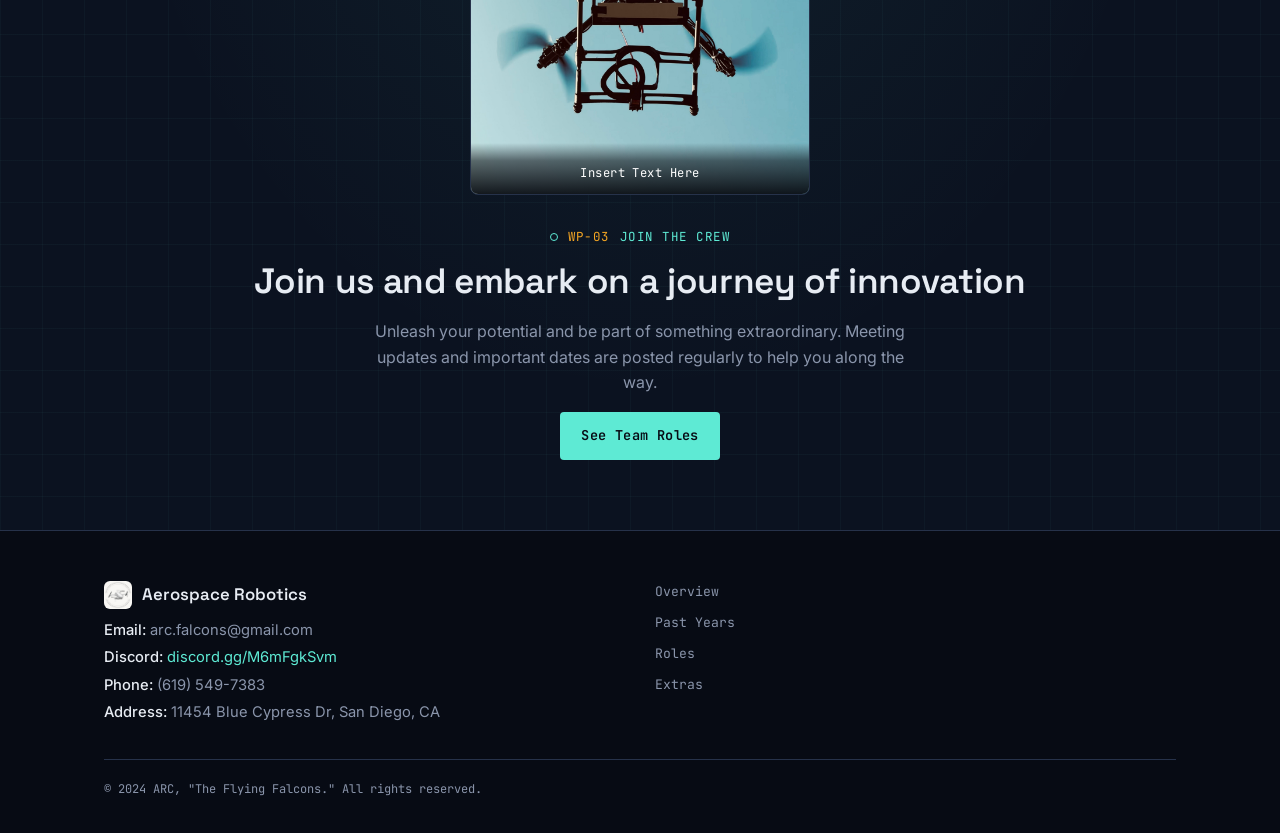
==== commit 6ea400cc: "Rebuildng website, latest version" ====
--- a/index.html
+++ b/index.html
@@ -14,7 +14,7 @@
 <nav class="site-nav">
   <div class="inner">
     <a class="brand" href="index.html">
-      <img src="https://static.wixstatic.com/media/2b9570_c14799e6c22e4a90b984b687d0b6f3b9~mv2.png" alt="ARC logo">
+      <img src="assets/images/FlyingFalconsLogo.png" alt="ARC logo">
       <span>Aerospace Robotics Club<span class="tag">SCRIPPS RANCH HS · THE FLYING FALCONS</span></span>
     </a>
     <button class="nav-toggle" aria-expanded="false" aria-label="Toggle navigation">MENU</button>
@@ -22,7 +22,7 @@
       <li><a href="index.html" aria-current="page">Home</a></li>
       <li><a href="overview.html">Overview</a></li>
       <li><a href="past-years.html">Past Years</a></li>
-      <li><a href="roles-and-updates.html">Roles &amp; Updates</a></li>
+      <li><a href="roles.html">Roles</a></li>
       <li><a href="extras.html">Extras</a></li>
     </ul>
   </div>
@@ -50,7 +50,7 @@
       <p class="lede">Discover the world of aeronautical engineering with our school club, where we prepare for a nationwide competition. We meet every foreseeable Thursday in Mr. Tsui's room (AIM III).</p>
       <div class="hero-actions">
         <a class="btn btn-primary" href="overview.html">Learn More</a>
-        <a class="btn btn-ghost" href="roles-and-updates.html">See Team Roles</a>
+        <a class="btn btn-ghost" href="roles.html">See Team Roles</a>
       </div>
     </div>
     <div class="cover-figure ratio-portrait">
@@ -111,11 +111,48 @@
       <p>Discover your potential through our diverse range of roles. A breakdown of past roles, alongside last year's designs and results, can be found on the Past Years page.</p>
       <a class="btn btn-ghost" href="past-years.html">View Past Years &rarr;</a>
     </div>
-    <div class="quote-block">
-      <img src="assets/images/Logan.jpg" alt="Logan Wheatcroft">
-      <div>
-        <blockquote>&ldquo;The founder of our club, Logan is the direct contact in the case of issues or concerns; he will lead, and help, both of our teams.&rdquo;</blockquote>
-        <cite>LOGAN WHEATCROFT — PRESIDENT</cite>
+    <div class="grid grid-3 quote-grid">
+      <div class="quote-block">
+        <img src="assets/images/Logan.jpg" alt="Logan Wheatcroft">
+        <div>
+          <blockquote>&ldquo;The founder of our club, Logan is the direct contact in the case of issues or concerns; he will lead, and help, both of our teams.&rdquo;</blockquote>
+          <cite>LOGAN WHEATCROFT — PRESIDENT</cite>
+        </div>
+      </div>
+      <div class="quote-block">
+        <img src="assets/images/Pratik.jpg" alt="Pratik Singh">
+        <div>
+          <div class="placeholder-note compact">Insert quote here</div>
+          <cite>PRATIK SINGH — INSERT ROLE HERE</cite>
+        </div>
+      </div>
+      <div class="quote-block">
+        <img src="assets/images/Akshaj.jpg" alt="Akshaj">
+        <div>
+          <div class="placeholder-note compact">Insert quote here</div>
+          <cite>AKSHAJ — INSERT ROLE HERE</cite>
+        </div>
+      </div>
+      <div class="quote-block">
+        <img src="assets/images/Brian.jpg" alt="Brian">
+        <div>
+          <div class="placeholder-note compact">Insert quote here</div>
+          <cite>BRIAN — INSERT ROLE HERE</cite>
+        </div>
+      </div>
+      <div class="quote-block">
+        <img src="assets/images/Evan.jpg" alt="Evan">
+        <div>
+          <div class="placeholder-note compact">Insert quote here</div>
+          <cite>EVAN — INSERT ROLE HERE</cite>
+        </div>
+      </div>
+      <div class="quote-block">
+        <img class="face-top" src="assets/images/C.jpg" alt="Chaitanya Gupta">
+        <div>
+          <div class="placeholder-note compact">Insert quote here</div>
+          <cite>CHAITANYA GUPTA — INSERT ROLE HERE</cite>
+        </div>
       </div>
     </div>
   </div>
@@ -130,7 +167,7 @@
     <div class="waypoint" style="justify-content:center;"><span class="code">WP&#8209;03</span><span>Join the Crew</span></div>
     <h2>Join us and embark on a journey of innovation</h2>
     <p>Unleash your potential and be part of something extraordinary. Meeting updates and important dates are posted regularly to help you along the way.</p>
-    <a class="btn btn-primary" href="roles-and-updates.html">See Updates</a>
+    <a class="btn btn-primary" href="roles.html">See Team Roles</a>
   </div>
 </section>
 
@@ -138,7 +175,7 @@
   <div class="container">
     <div class="foot-grid">
       <div>
-        <div class="brand"><img src="https://static.wixstatic.com/media/2b9570_36ea894a4a0349b285a9c2c9de8674a9~mv2.png" alt="ARC logo" style="width:28px;height:28px;"><span>Aerospace Robotics</span></div>
+        <div class="brand"><img src="assets/images/FlyingFalconsLogo.png" alt="ARC logo" style="width:28px;height:28px;"><span>Aerospace Robotics</span></div>
         <p class="contact-line"><strong>Email:</strong> arc.falcons@gmail.com</p>
         <p class="contact-line"><strong>Discord:</strong> <a href="https://discord.gg/M6mFgkSvm">discord.gg/M6mFgkSvm</a></p>
         <p class="contact-line"><strong>Phone:</strong> (619) 549-7383</p>
@@ -148,7 +185,7 @@
         <ul>
           <li><a href="overview.html">Overview</a></li>
           <li><a href="past-years.html">Past Years</a></li>
-          <li><a href="roles-and-updates.html">Roles &amp; Updates</a></li>
+          <li><a href="roles.html">Roles</a></li>
           <li><a href="extras.html">Extras</a></li>
         </ul>
       </nav>
--- a/assets/css/style.css
+++ b/assets/css/style.css
@@ -329,17 +329,25 @@
 .card h3 { color: var(--ink); }
 .card p:last-child { margin-bottom: 0; }
 .card .icon {
-  width: 34px;
-  height: 34px;
-  border: 1px solid var(--cyan);
-  border-radius: 50%;
+  width: 30px;
+  height: 22px;
+  border: 1px solid var(--panel-line);
+  border-left: 2px solid var(--cyan);
+  border-radius: 2px;
   display: flex;
   align-items: center;
   justify-content: center;
   color: var(--cyan);
   font-family: var(--font-mono);
-  font-size: 0.85rem;
+  font-size: 0.68rem;
+  font-weight: 500;
+  letter-spacing: 0.02em;
   margin-bottom: 16px;
+}
+.card-center {
+  display: flex;
+  flex-direction: column;
+  justify-content: center;
 }
 
 /* ---------- Stats band ---------- */
@@ -379,10 +387,12 @@
   width: 84px;
   height: 84px;
   object-fit: cover;
+  object-position: 50% 20%;
   border-radius: 8px;
   flex-shrink: 0;
   border: 1px solid var(--panel-line);
 }
+.quote-block img.face-top { object-position: 50% 10%; }
 .quote-block > div { flex: 1 1 240px; min-width: 0; }
 .quote-block blockquote {
   margin: 0 0 8px;
@@ -397,6 +407,14 @@
   color: var(--amber);
   letter-spacing: 0.05em;
 }
+.quote-grid .quote-block {
+  flex-direction: column;
+  align-items: flex-start;
+  text-align: left;
+  height: 100%;
+}
+.quote-grid .quote-block img { width: 64px; height: 64px; }
+.quote-grid .quote-block blockquote { font-size: 0.92rem; }
 
 /* ---------- CTA band ---------- */
 .cta-band {
@@ -414,7 +432,8 @@
   overflow: hidden;
   text-align: left;
 }
-.roster-card img { width: 100%; height: 190px; object-fit: cover; }
+.roster-card img { width: 100%; height: 190px; object-fit: cover; object-position: 50% 22%; }
+.roster-card img.face-top { object-position: 50% 12%; }
 .roster-card .body { padding: 16px 18px 20px; }
 .roster-card .name { font-family: var(--font-display); color: var(--ink); font-weight: 600; margin-bottom: 2px; }
 .roster-card .role { font-family: var(--font-mono); font-size: 0.75rem; color: var(--cyan); letter-spacing: 0.04em; }
@@ -427,8 +446,10 @@
   border-bottom: 1px solid var(--panel-line);
   overflow-x: auto;
   -webkit-overflow-scrolling: touch;
-  scrollbar-width: thin;
-}
+  scrollbar-width: none;
+  -ms-overflow-style: none;
+}
+.tabs::-webkit-scrollbar { display: none; height: 0; }
 .tab {
   font-family: var(--font-mono);
   font-size: 0.85rem;
@@ -459,17 +480,23 @@
 
 /* ---------- Placeholder note (highlighted "fill this in" box) ---------- */
 .placeholder-note {
-  background: repeating-linear-gradient(135deg, rgba(245,166,35,0.14), rgba(245,166,35,0.14) 10px, rgba(245,166,35,0.22) 10px, rgba(245,166,35,0.22) 20px);
-  border: 1.5px dashed var(--amber);
+  background: rgba(245,166,35,0.09);
+  border: 1px dashed var(--amber);
+  border-left: 3px solid var(--amber);
   color: var(--amber);
   font-family: var(--font-mono);
-  font-size: 0.82rem;
-  font-weight: 600;
-  letter-spacing: 0.08em;
+  font-size: 0.78rem;
+  font-weight: 500;
+  letter-spacing: 0.06em;
   text-transform: uppercase;
-  padding: 16px 18px;
-  border-radius: 6px;
+  padding: 14px 18px;
+  border-radius: 4px;
   margin: 0 0 34px;
+}
+.placeholder-note.compact {
+  font-size: 0.68rem;
+  padding: 10px 12px;
+  margin: 0 0 10px;
 }
 
 /* ---------- CAD model viewer ---------- */
@@ -508,7 +535,7 @@
   border-radius: 8px;
   overflow: hidden;
   border: 1px solid var(--panel-line);
-  background: #000;
+  background: var(--panel);
 }
 .camera-frame video,
 .camera-frame canvas {
@@ -516,7 +543,7 @@
   inset: 0;
   width: 100%;
   height: 100%;
-  object-fit: contain;
+  object-fit: cover;
 }
 .camera-msg {
   position: absolute;
@@ -557,6 +584,35 @@
   border-radius: 50%;
   margin-right: 6px;
   vertical-align: -1px;
+}
+
+/* ---------- ARC Photo Gallery (self-scrolling) ---------- */
+.gallery-viewport {
+  overflow: hidden;
+  width: 100%;
+  -webkit-mask-image: linear-gradient(90deg, transparent, #000 6%, #000 94%, transparent);
+  mask-image: linear-gradient(90deg, transparent, #000 6%, #000 94%, transparent);
+}
+.gallery-track {
+  display: flex;
+  gap: clamp(10px, 2vw, 16px);
+  width: max-content;
+  animation: gallery-scroll 55s linear infinite;
+}
+.gallery-viewport:hover .gallery-track { animation-play-state: paused; }
+.gallery-item {
+  flex: 0 0 auto;
+  width: clamp(150px, 20vw, 230px);
+  aspect-ratio: 4 / 3;
+  border-radius: 8px;
+  overflow: hidden;
+  border: 1px solid var(--panel-line);
+  background: var(--panel);
+}
+.gallery-item img { width: 100%; height: 100%; object-fit: cover; display: block; }
+@keyframes gallery-scroll {
+  from { transform: translateX(0); }
+  to { transform: translateX(-50%); }
 }
 
 /* ---------- Info list (Overview page) ---------- */
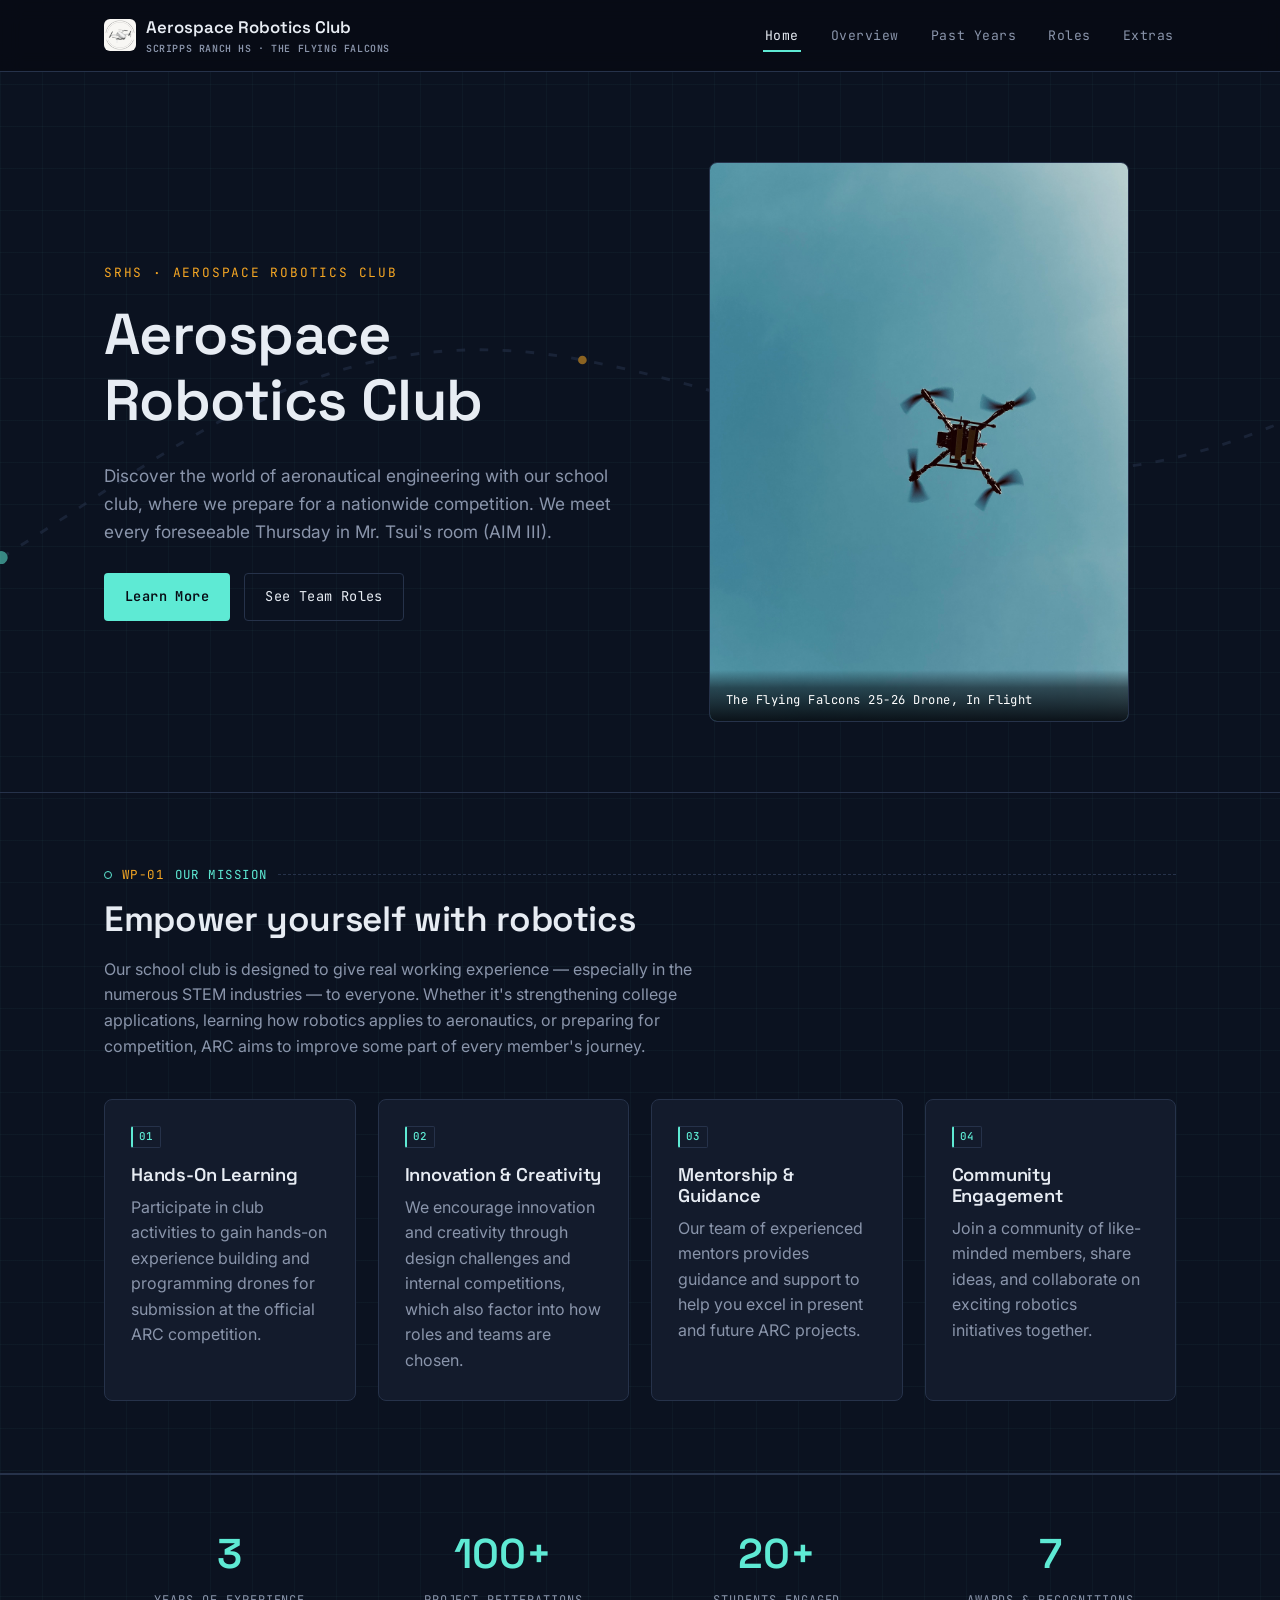
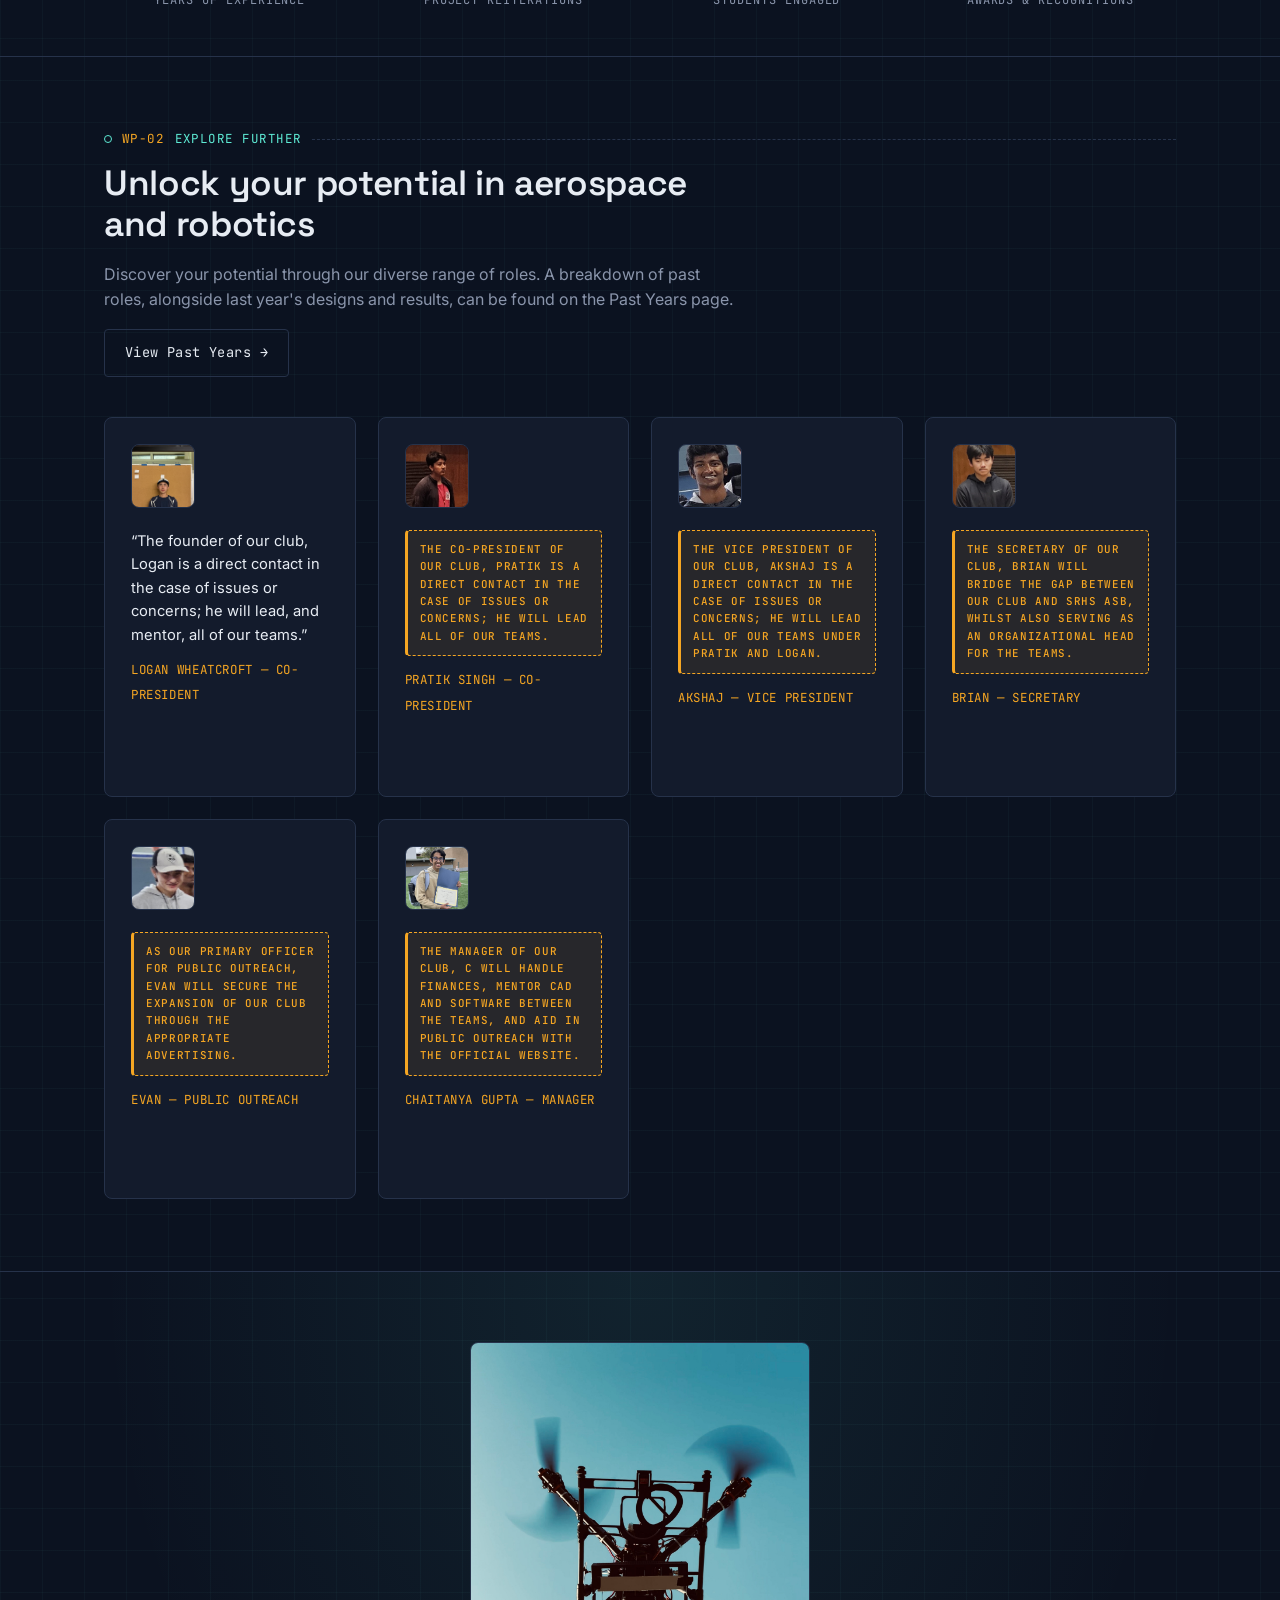
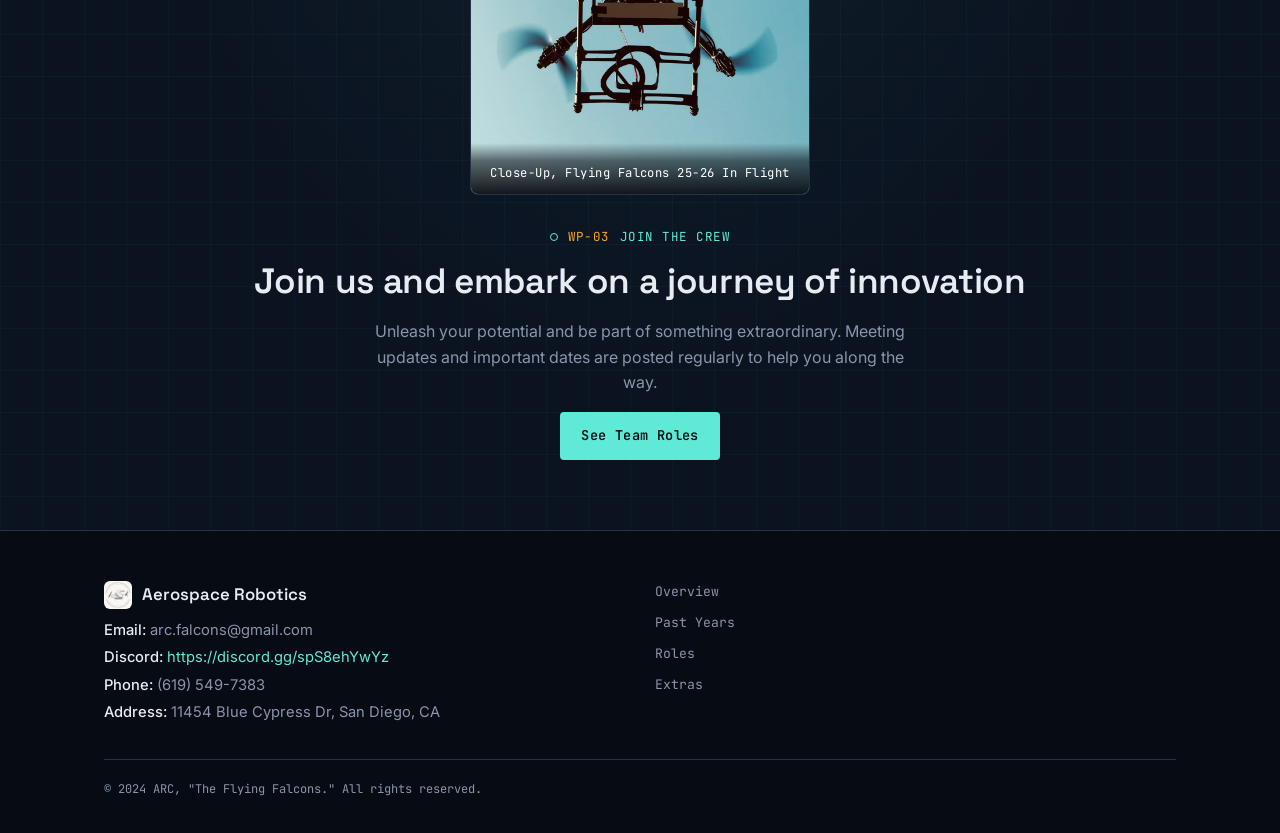
==== commit 48020213: "Index.html Updates" ====
--- a/index.html
+++ b/index.html
@@ -55,7 +55,7 @@
     </div>
     <div class="cover-figure ratio-portrait">
       <img src="assets/images/FrontPageCover.jpeg" alt="ARC cover photo">
-      <div class="cover-caption">Insert Text Here</div>
+      <div class="cover-caption">The Flying Falcons 25-26 Drone, In Flight</div>
     </div>
   </div>
 </header>
@@ -95,10 +95,10 @@
 <section class="stats-band">
   <div class="container">
     <div class="grid grid-4">
-      <div><div class="stat-num">2</div><div class="stat-label">Years of Experience</div></div>
-      <div><div class="stat-num">40+</div><div class="stat-label">Project Reiterations</div></div>
+      <div><div class="stat-num">3</div><div class="stat-label">Years of Experience</div></div>
+      <div><div class="stat-num">100+</div><div class="stat-label">Project Reiterations</div></div>
       <div><div class="stat-num">20+</div><div class="stat-label">Students Engaged</div></div>
-      <div><div class="stat-num">3</div><div class="stat-label">Awards &amp; Recognitions</div></div>
+      <div><div class="stat-num">7</div><div class="stat-label">Awards &amp; Recognitions</div></div>
     </div>
   </div>
 </section>
@@ -115,43 +115,43 @@
       <div class="quote-block">
         <img src="assets/images/Logan.jpg" alt="Logan Wheatcroft">
         <div>
-          <blockquote>&ldquo;The founder of our club, Logan is the direct contact in the case of issues or concerns; he will lead, and help, both of our teams.&rdquo;</blockquote>
-          <cite>LOGAN WHEATCROFT — PRESIDENT</cite>
+          <blockquote>&ldquo;The founder of our club, Logan is a direct contact in the case of issues or concerns; he will lead, and mentor, all of our teams.&rdquo;</blockquote>
+          <cite>LOGAN WHEATCROFT — CO-PRESIDENT</cite>
         </div>
       </div>
       <div class="quote-block">
         <img src="assets/images/Pratik.jpg" alt="Pratik Singh">
         <div>
-          <div class="placeholder-note compact">Insert quote here</div>
-          <cite>PRATIK SINGH — INSERT ROLE HERE</cite>
+          <div class="placeholder-note compact">The co-president of our club, Pratik is a direct contact in the case of issues or concerns; he will lead all of our teams.</div>
+          <cite>PRATIK SINGH — CO-PRESIDENT</cite>
         </div>
       </div>
       <div class="quote-block">
         <img src="assets/images/Akshaj.jpg" alt="Akshaj">
         <div>
-          <div class="placeholder-note compact">Insert quote here</div>
-          <cite>AKSHAJ — INSERT ROLE HERE</cite>
+          <div class="placeholder-note compact">The vice president of our club, Akshaj is a direct contact in the case of issues or concerns; he will lead all of our teams under Pratik and Logan.</div>
+          <cite>AKSHAJ — VICE PRESIDENT</cite>
         </div>
       </div>
       <div class="quote-block">
         <img src="assets/images/Brian.jpg" alt="Brian">
         <div>
-          <div class="placeholder-note compact">Insert quote here</div>
-          <cite>BRIAN — INSERT ROLE HERE</cite>
+          <div class="placeholder-note compact">The secretary of our club, Brian will bridge the gap between our club and SRHS ASB, whilst also serving as an organizational head for the teams.</div>
+          <cite>BRIAN — SECRETARY</cite>
         </div>
       </div>
       <div class="quote-block">
         <img src="assets/images/Evan.jpg" alt="Evan">
         <div>
-          <div class="placeholder-note compact">Insert quote here</div>
-          <cite>EVAN — INSERT ROLE HERE</cite>
+          <div class="placeholder-note compact">As our primary officer for public outreach, Evan will secure the expansion of our club through the appropriate advertising.</div>
+          <cite>EVAN — PUBLIC OUTREACH</cite>
         </div>
       </div>
       <div class="quote-block">
         <img class="face-top" src="assets/images/C.jpg" alt="Chaitanya Gupta">
         <div>
-          <div class="placeholder-note compact">Insert quote here</div>
-          <cite>CHAITANYA GUPTA — INSERT ROLE HERE</cite>
+          <div class="placeholder-note compact">The manager of our club, C will handle finances, mentor CAD and software between the teams, and aid in public outreach with the official website.</div>
+          <cite>CHAITANYA GUPTA — MANAGER</cite>
         </div>
       </div>
     </div>
@@ -162,7 +162,7 @@
   <div class="container">
     <div class="cover-figure ratio-portrait" style="max-width:340px; margin:0 auto 32px;">
       <img src="assets/images/Wallpaper-DroneBottomView.jpeg" alt="ARC drone">
-      <div class="cover-caption">Insert Text Here</div>
+      <div class="cover-caption">Close-Up, Flying Falcons 25-26 In Flight</div>
     </div>
     <div class="waypoint" style="justify-content:center;"><span class="code">WP&#8209;03</span><span>Join the Crew</span></div>
     <h2>Join us and embark on a journey of innovation</h2>
@@ -177,7 +177,7 @@
       <div>
         <div class="brand"><img src="assets/images/FlyingFalconsLogo.png" alt="ARC logo" style="width:28px;height:28px;"><span>Aerospace Robotics</span></div>
         <p class="contact-line"><strong>Email:</strong> arc.falcons@gmail.com</p>
-        <p class="contact-line"><strong>Discord:</strong> <a href="https://discord.gg/M6mFgkSvm">discord.gg/M6mFgkSvm</a></p>
+        <p class="contact-line"><strong>Discord:</strong> <a href="https://discord.gg/spS8ehYwYz">https://discord.gg/spS8ehYwYz</a></p>
         <p class="contact-line"><strong>Phone:</strong> (619) 549-7383</p>
         <p class="contact-line"><strong>Address:</strong> 11454 Blue Cypress Dr, San Diego, CA</p>
       </div>
--- a/assets/css/style.css
+++ b/assets/css/style.css
@@ -25,6 +25,8 @@
 }
 
 *, *::before, *::after { box-sizing: border-box; min-width: 0; }
+
+[hidden] { display: none !important; }
 
 html { scroll-behavior: smooth; overflow-x: hidden; }
 body { overflow-x: hidden; }
@@ -291,6 +293,7 @@
   padding: 12px 20px;
   border-radius: 4px;
   border: 1px solid transparent;
+  background: transparent;
   cursor: pointer;
 }
 .btn:hover { text-decoration: none; }
@@ -545,6 +548,10 @@
   height: 100%;
   object-fit: cover;
 }
+.camera-frame video.mirrored,
+.camera-frame canvas.mirrored {
+  transform: scaleX(-1);
+}
 .camera-msg {
   position: absolute;
   inset: 0;
@@ -559,6 +566,7 @@
   color: var(--muted);
   background: rgba(7,11,20,0.85);
 }
+.camera-msg[hidden] { display: none; }
 .camera-controls {
   display: flex;
   gap: 12px;
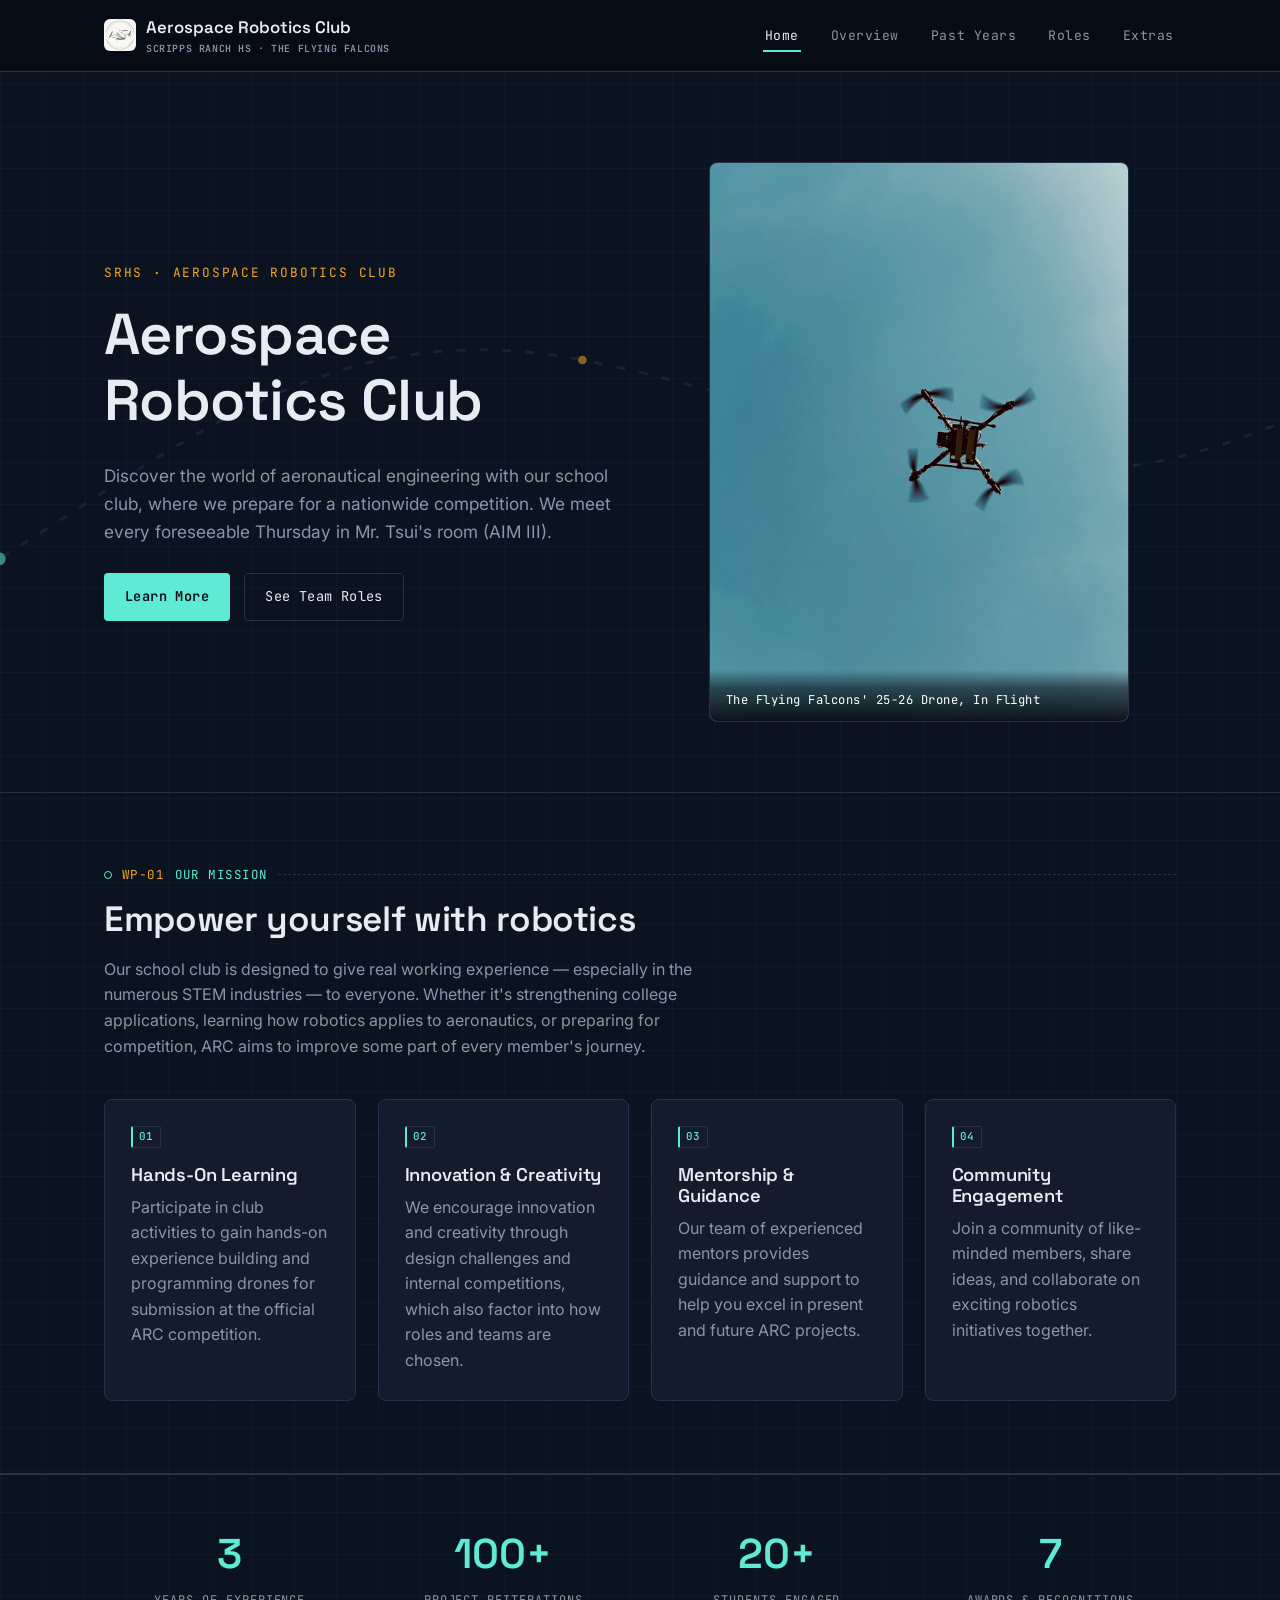
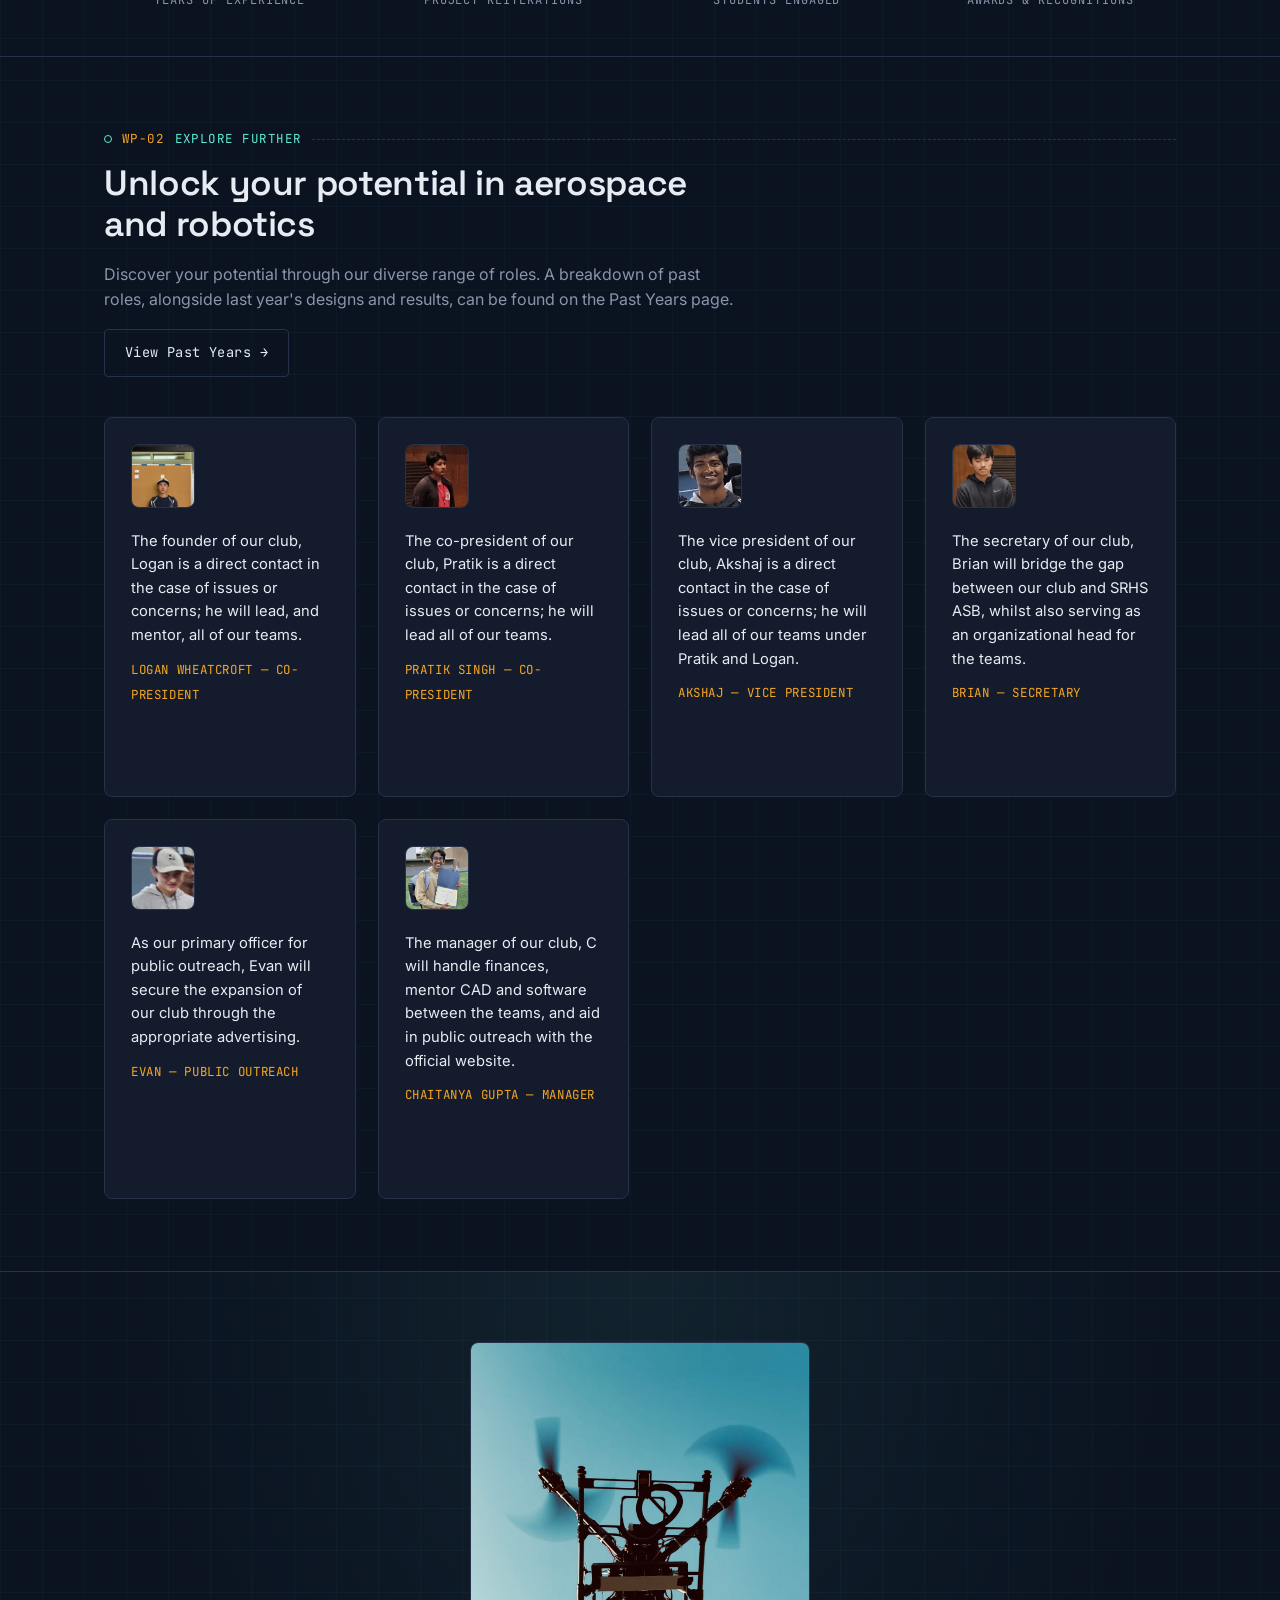
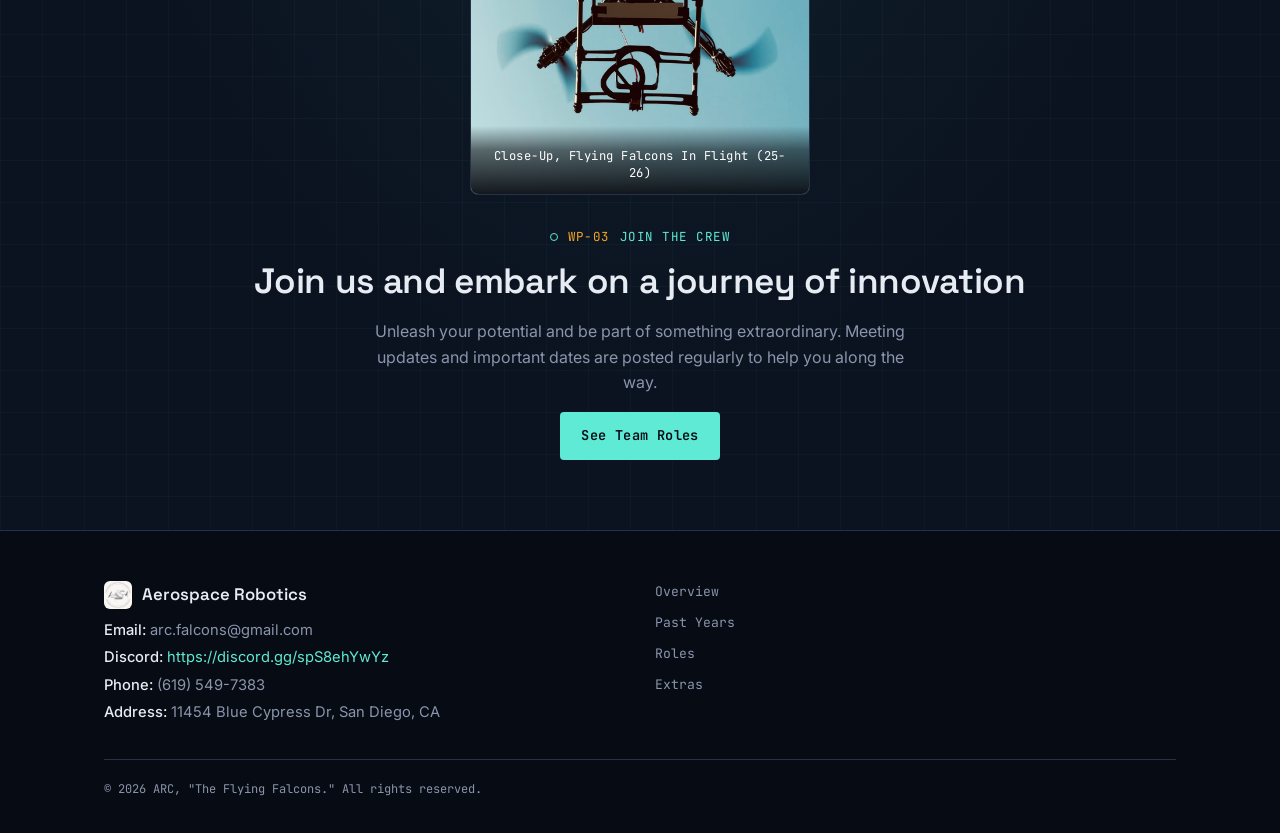
==== commit 6d45d97a: "Updating the Index Page" ====
--- a/index.html
+++ b/index.html
@@ -55,7 +55,7 @@
     </div>
     <div class="cover-figure ratio-portrait">
       <img src="assets/images/FrontPageCover.jpeg" alt="ARC cover photo">
-      <div class="cover-caption">The Flying Falcons 25-26 Drone, In Flight</div>
+      <div class="cover-caption">The Flying Falcons' 25-26 Drone, In Flight</div>
     </div>
   </div>
 </header>
@@ -115,42 +115,42 @@
       <div class="quote-block">
         <img src="assets/images/Logan.jpg" alt="Logan Wheatcroft">
         <div>
-          <blockquote>&ldquo;The founder of our club, Logan is a direct contact in the case of issues or concerns; he will lead, and mentor, all of our teams.&rdquo;</blockquote>
+          <blockquote>The founder of our club, Logan is a direct contact in the case of issues or concerns; he will lead, and mentor, all of our teams.</blockquote>
           <cite>LOGAN WHEATCROFT — CO-PRESIDENT</cite>
         </div>
       </div>
       <div class="quote-block">
         <img src="assets/images/Pratik.jpg" alt="Pratik Singh">
         <div>
-          <div class="placeholder-note compact">The co-president of our club, Pratik is a direct contact in the case of issues or concerns; he will lead all of our teams.</div>
+          <blockquote>The co-president of our club, Pratik is a direct contact in the case of issues or concerns; he will lead all of our teams.</blockquote>
           <cite>PRATIK SINGH — CO-PRESIDENT</cite>
         </div>
       </div>
       <div class="quote-block">
         <img src="assets/images/Akshaj.jpg" alt="Akshaj">
         <div>
-          <div class="placeholder-note compact">The vice president of our club, Akshaj is a direct contact in the case of issues or concerns; he will lead all of our teams under Pratik and Logan.</div>
+          <blockquote>The vice president of our club, Akshaj is a direct contact in the case of issues or concerns; he will lead all of our teams under Pratik and Logan.</blockquote>
           <cite>AKSHAJ — VICE PRESIDENT</cite>
         </div>
       </div>
       <div class="quote-block">
         <img src="assets/images/Brian.jpg" alt="Brian">
         <div>
-          <div class="placeholder-note compact">The secretary of our club, Brian will bridge the gap between our club and SRHS ASB, whilst also serving as an organizational head for the teams.</div>
+          <blockquote>The secretary of our club, Brian will bridge the gap between our club and SRHS ASB, whilst also serving as an organizational head for the teams.</blockquote>
           <cite>BRIAN — SECRETARY</cite>
         </div>
       </div>
       <div class="quote-block">
         <img src="assets/images/Evan.jpg" alt="Evan">
         <div>
-          <div class="placeholder-note compact">As our primary officer for public outreach, Evan will secure the expansion of our club through the appropriate advertising.</div>
+          <blockquote>As our primary officer for public outreach, Evan will secure the expansion of our club through the appropriate advertising.</blockquote>
           <cite>EVAN — PUBLIC OUTREACH</cite>
         </div>
       </div>
       <div class="quote-block">
         <img class="face-top" src="assets/images/C.jpg" alt="Chaitanya Gupta">
         <div>
-          <div class="placeholder-note compact">The manager of our club, C will handle finances, mentor CAD and software between the teams, and aid in public outreach with the official website.</div>
+          <blockquote>The manager of our club, C will handle finances, mentor CAD and software between the teams, and aid in public outreach with the official website.</blockquote>
           <cite>CHAITANYA GUPTA — MANAGER</cite>
         </div>
       </div>
@@ -162,7 +162,7 @@
   <div class="container">
     <div class="cover-figure ratio-portrait" style="max-width:340px; margin:0 auto 32px;">
       <img src="assets/images/Wallpaper-DroneBottomView.jpeg" alt="ARC drone">
-      <div class="cover-caption">Close-Up, Flying Falcons 25-26 In Flight</div>
+      <div class="cover-caption">Close-Up, Flying Falcons In Flight (25-26)</div>
     </div>
     <div class="waypoint" style="justify-content:center;"><span class="code">WP&#8209;03</span><span>Join the Crew</span></div>
     <h2>Join us and embark on a journey of innovation</h2>
@@ -190,7 +190,7 @@
         </ul>
       </nav>
     </div>
-    <div class="copyright">&copy; 2024 ARC, "The Flying Falcons." All rights reserved.</div>
+    <div class="copyright">&copy; 2026 ARC, "The Flying Falcons." All rights reserved.</div>
   </div>
 </footer>
 
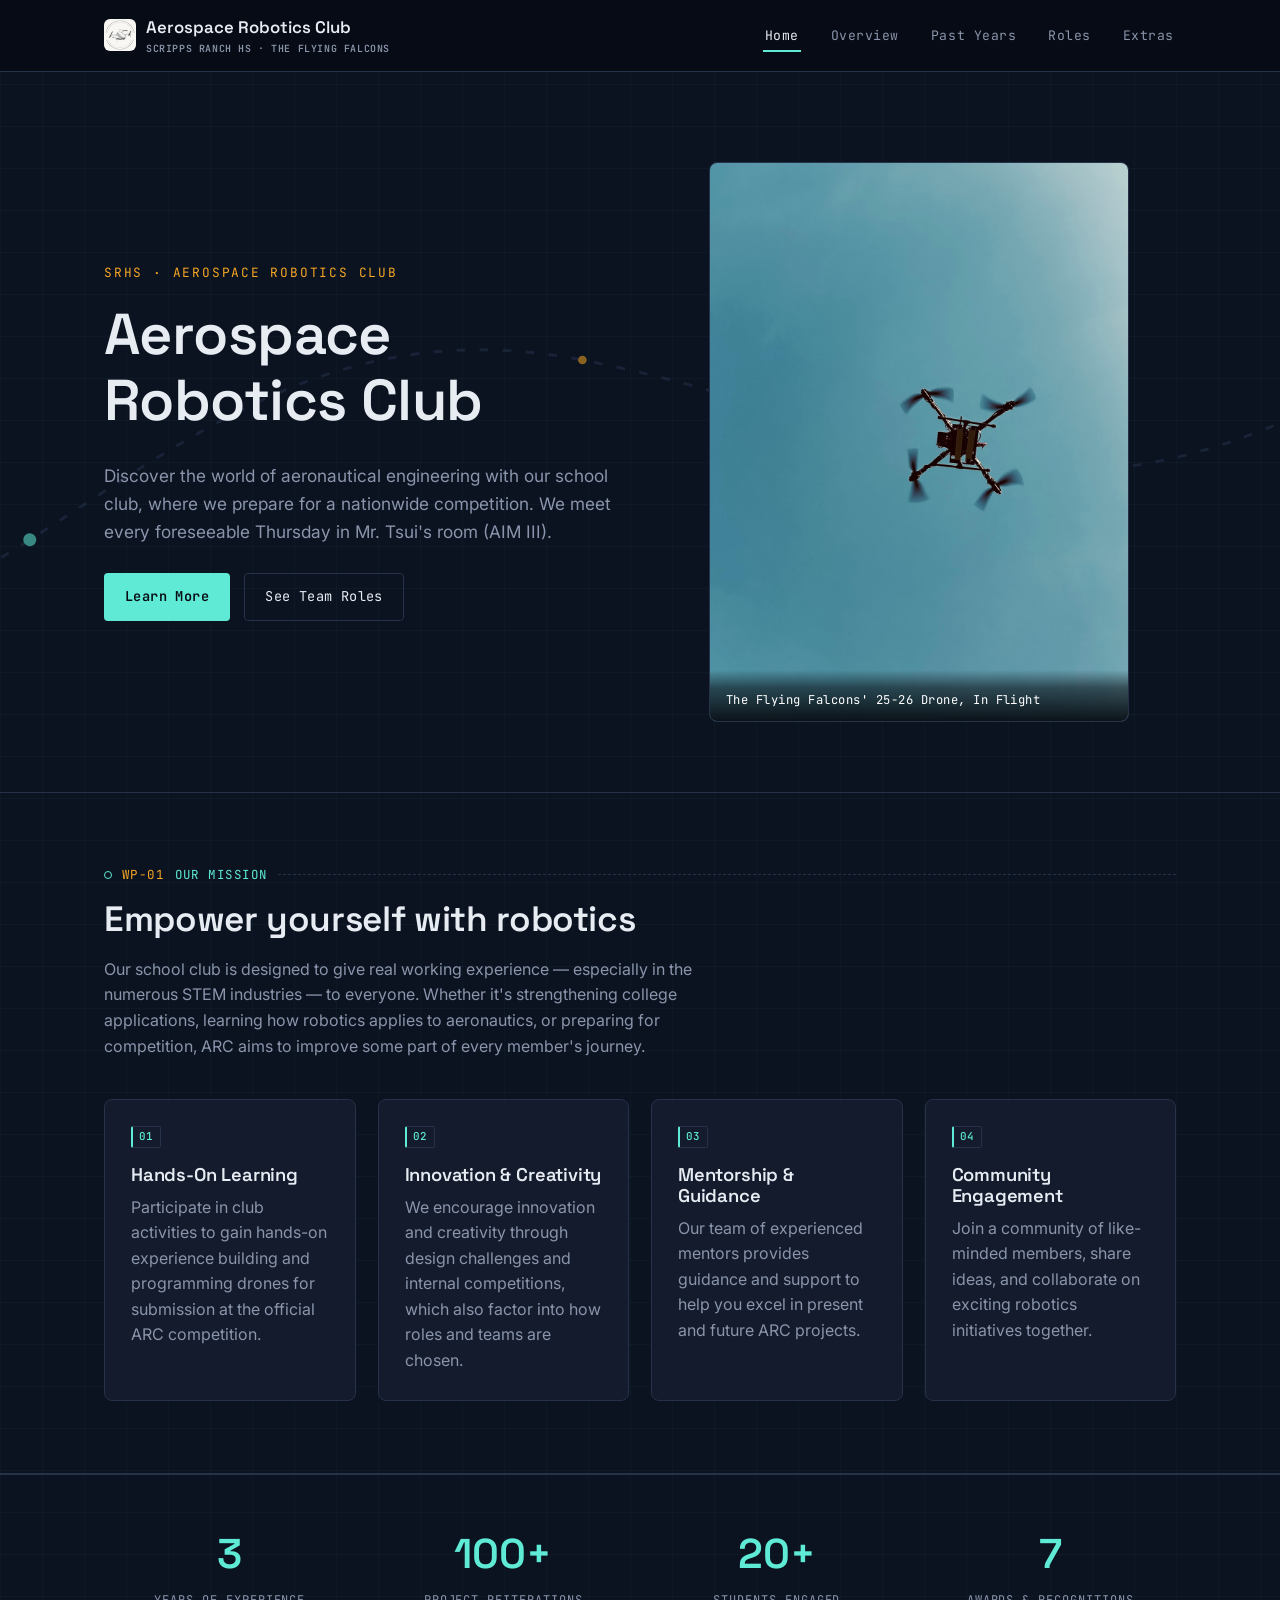
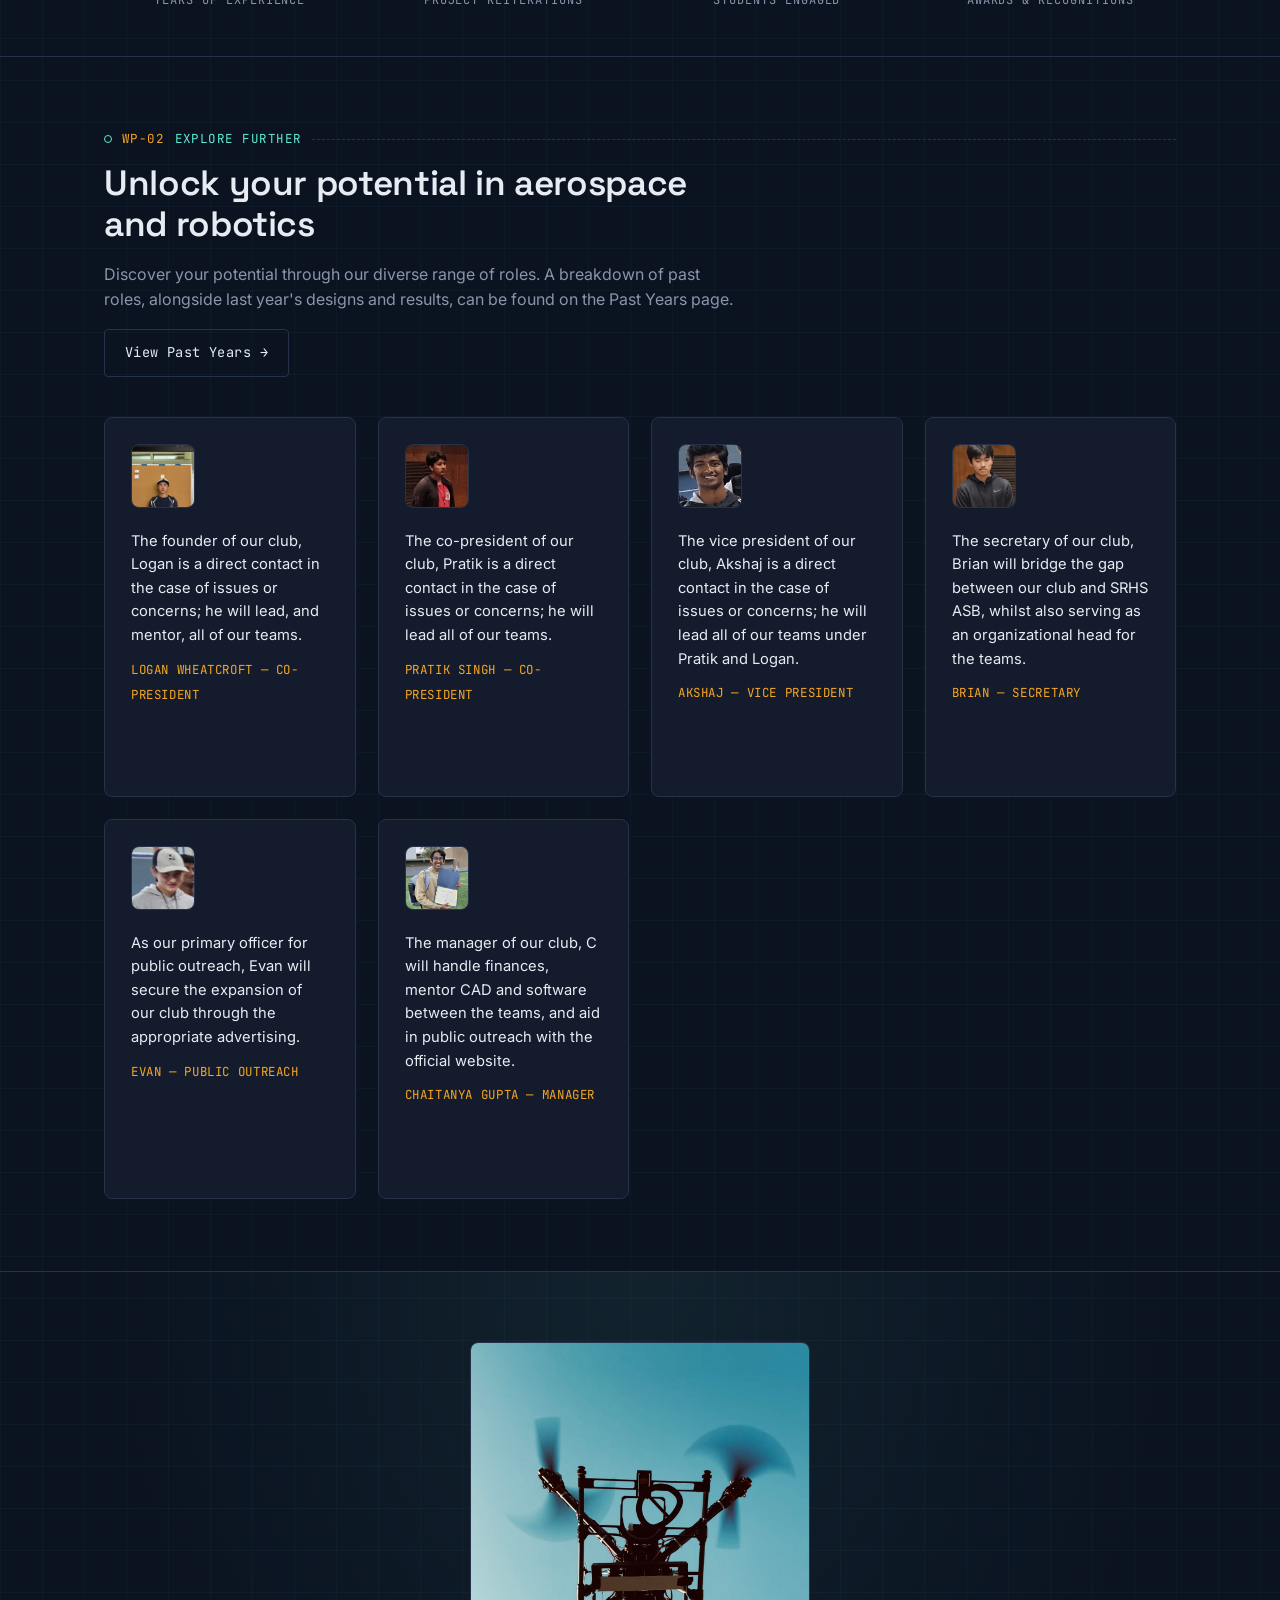
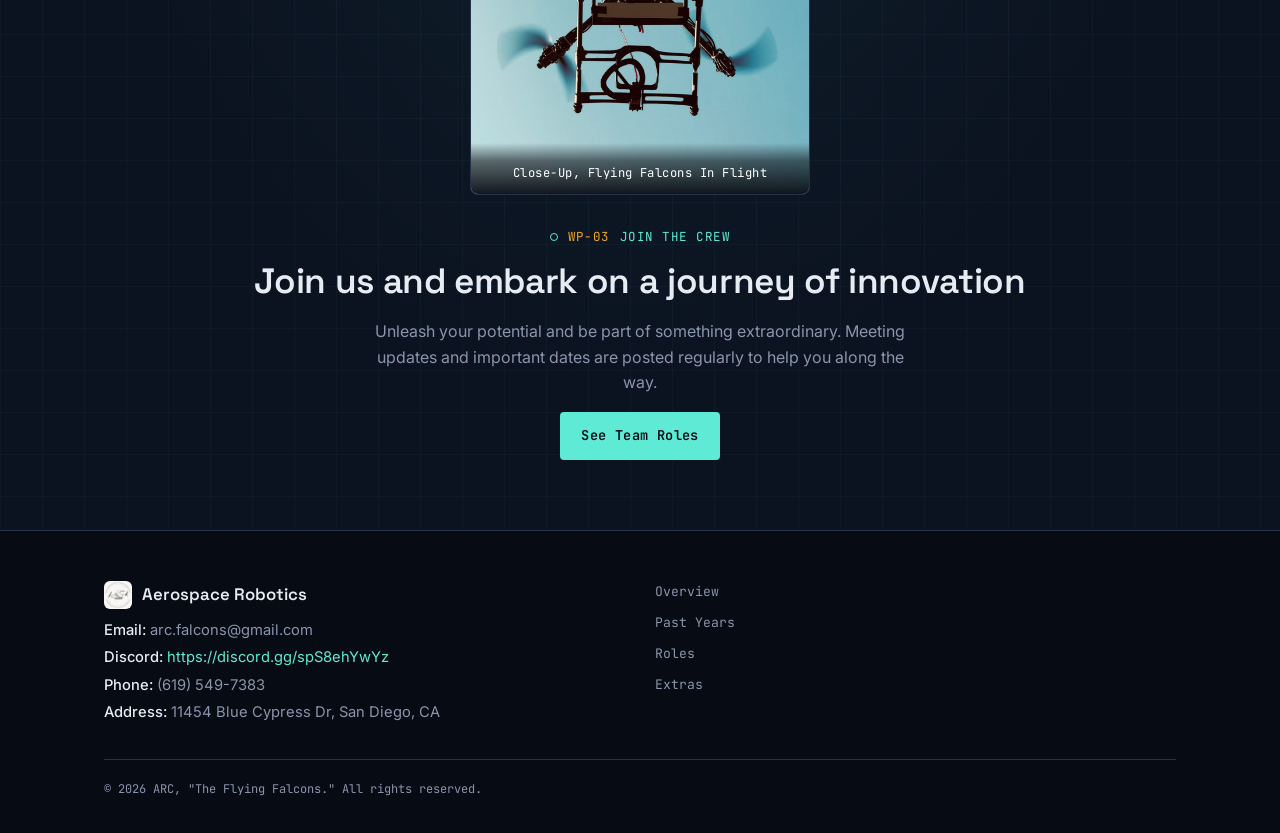
==== commit bcd62532: "Updating Captions" ====
--- a/index.html
+++ b/index.html
@@ -162,7 +162,7 @@
   <div class="container">
     <div class="cover-figure ratio-portrait" style="max-width:340px; margin:0 auto 32px;">
       <img src="assets/images/Wallpaper-DroneBottomView.jpeg" alt="ARC drone">
-      <div class="cover-caption">Close-Up, Flying Falcons In Flight (25-26)</div>
+      <div class="cover-caption">Close-Up, Flying Falcons In Flight</div>
     </div>
     <div class="waypoint" style="justify-content:center;"><span class="code">WP&#8209;03</span><span>Join the Crew</span></div>
     <h2>Join us and embark on a journey of innovation</h2>
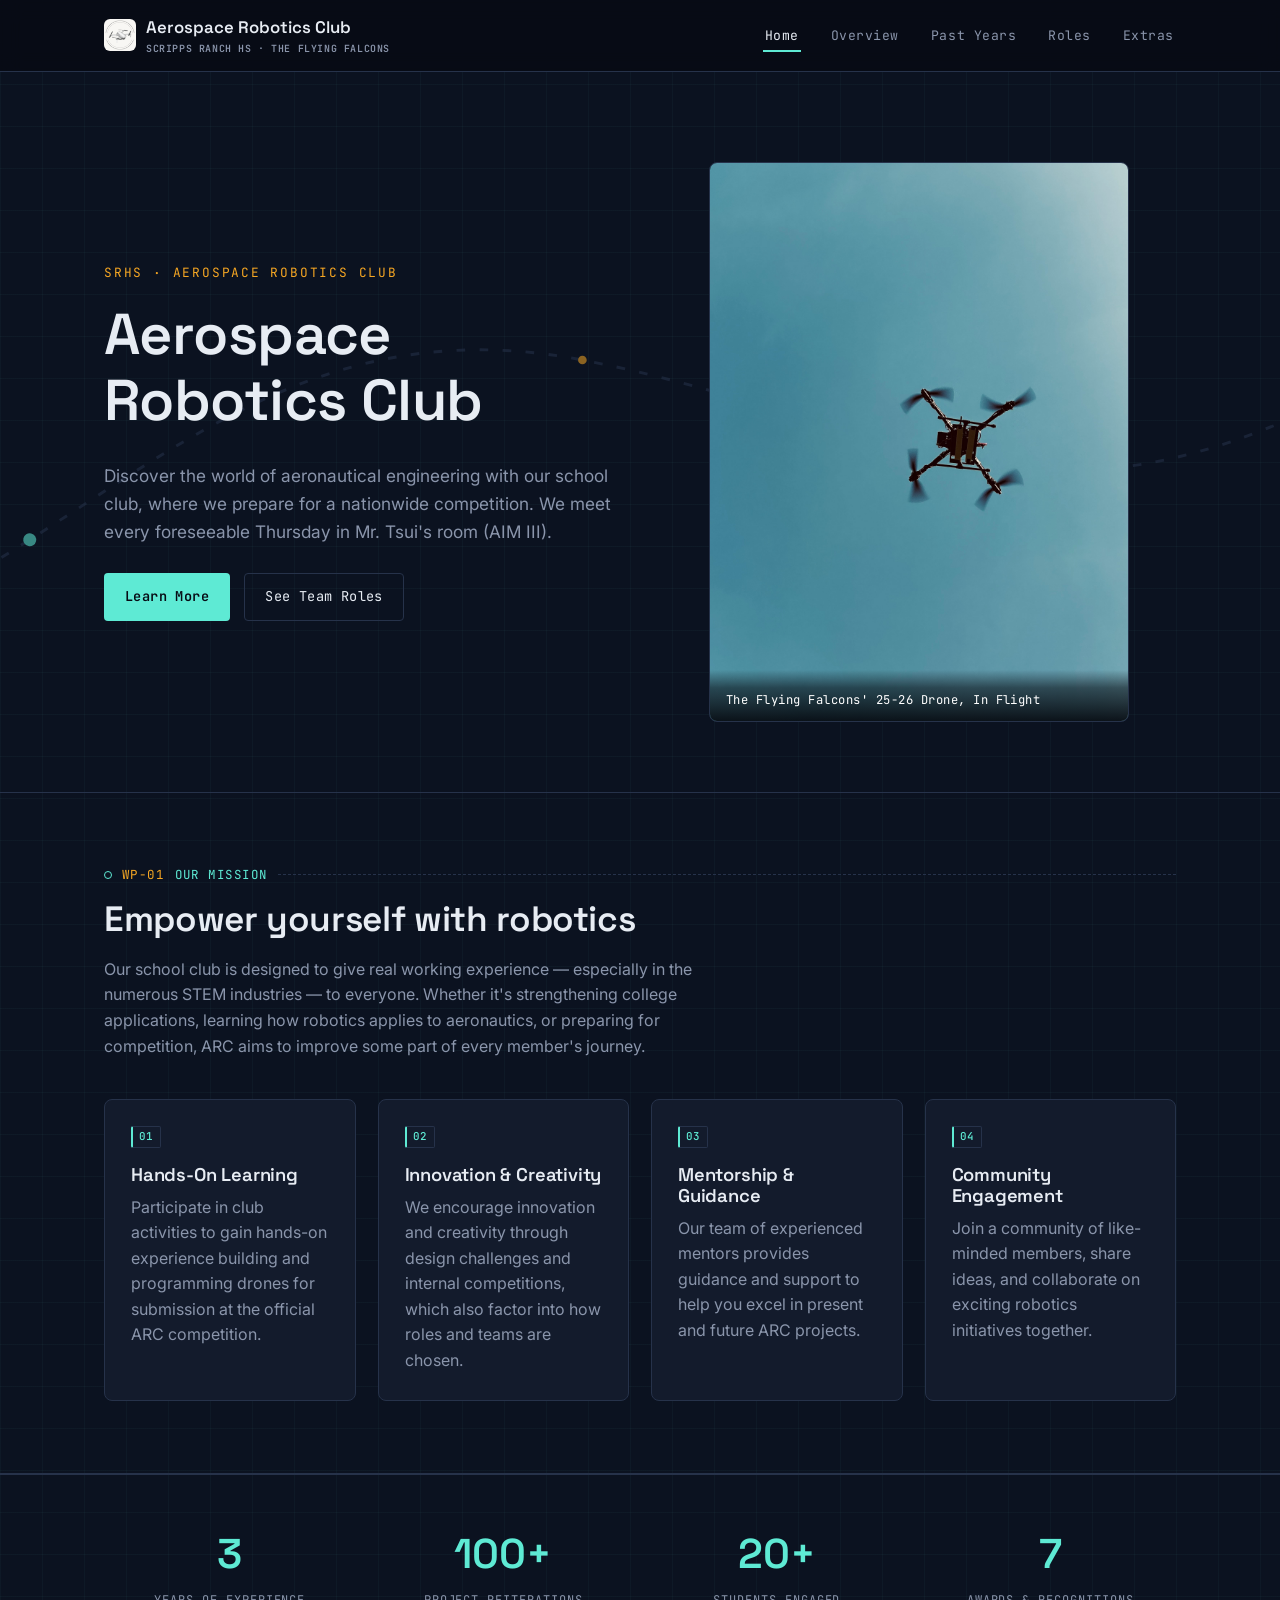
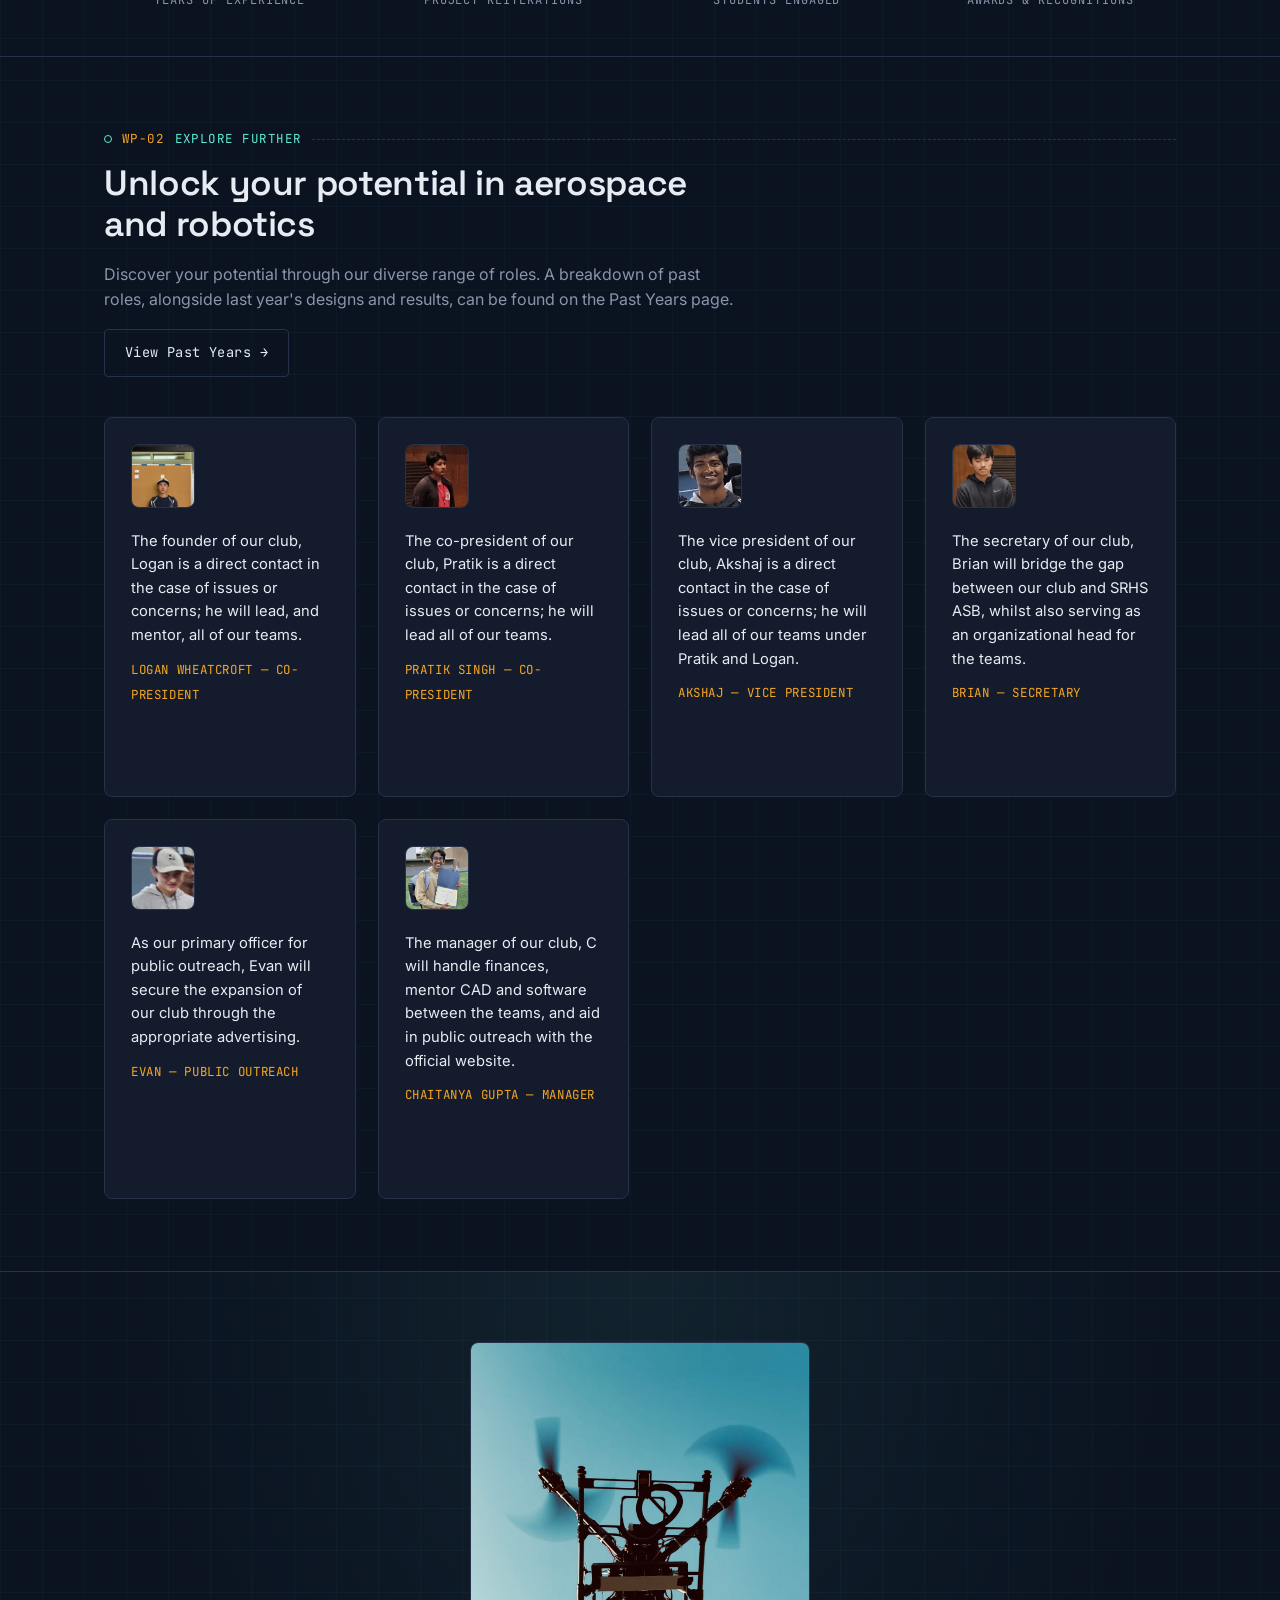
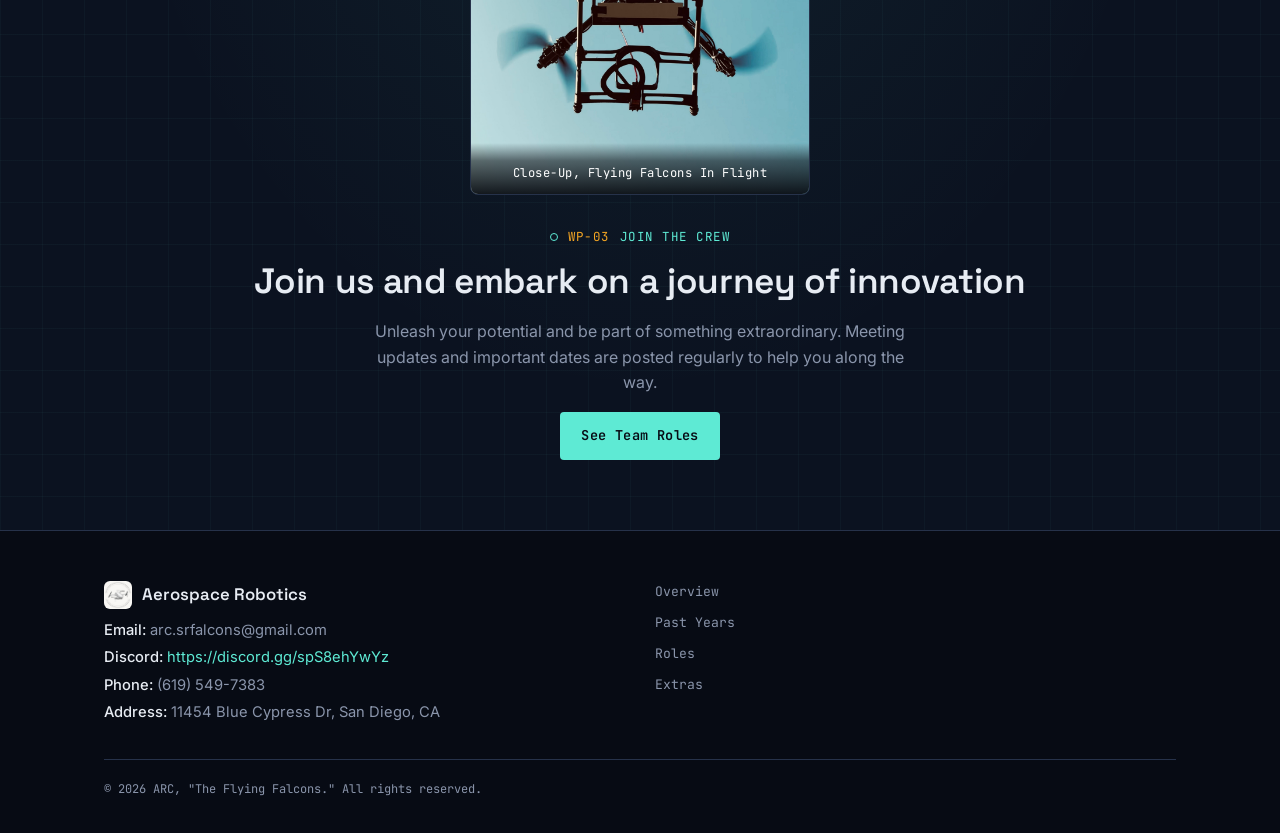
==== commit 05ae2fff: "Updating the Email, Index Page" ====
--- a/index.html
+++ b/index.html
@@ -176,7 +176,7 @@
     <div class="foot-grid">
       <div>
         <div class="brand"><img src="assets/images/FlyingFalconsLogo.png" alt="ARC logo" style="width:28px;height:28px;"><span>Aerospace Robotics</span></div>
-        <p class="contact-line"><strong>Email:</strong> arc.falcons@gmail.com</p>
+        <p class="contact-line"><strong>Email:</strong> arc.srfalcons@gmail.com</p>
         <p class="contact-line"><strong>Discord:</strong> <a href="https://discord.gg/spS8ehYwYz">https://discord.gg/spS8ehYwYz</a></p>
         <p class="contact-line"><strong>Phone:</strong> (619) 549-7383</p>
         <p class="contact-line"><strong>Address:</strong> 11454 Blue Cypress Dr, San Diego, CA</p>
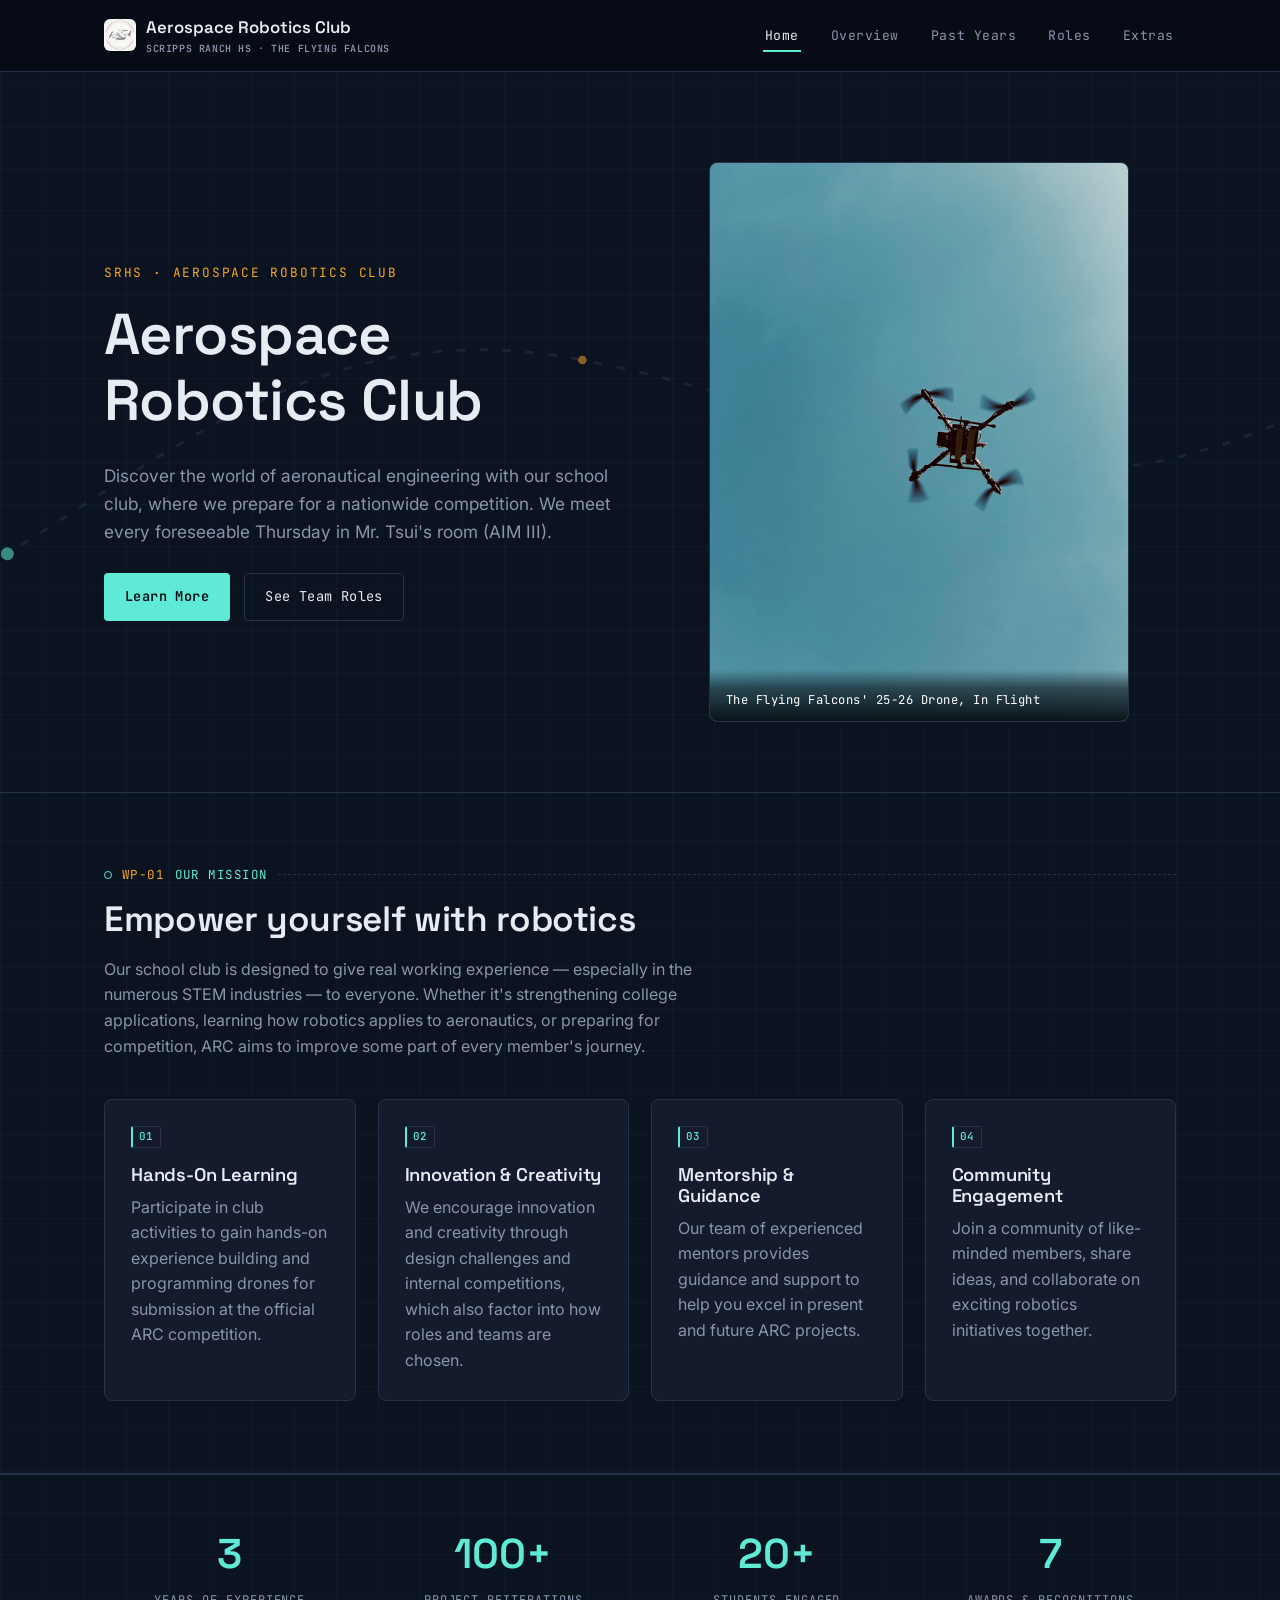
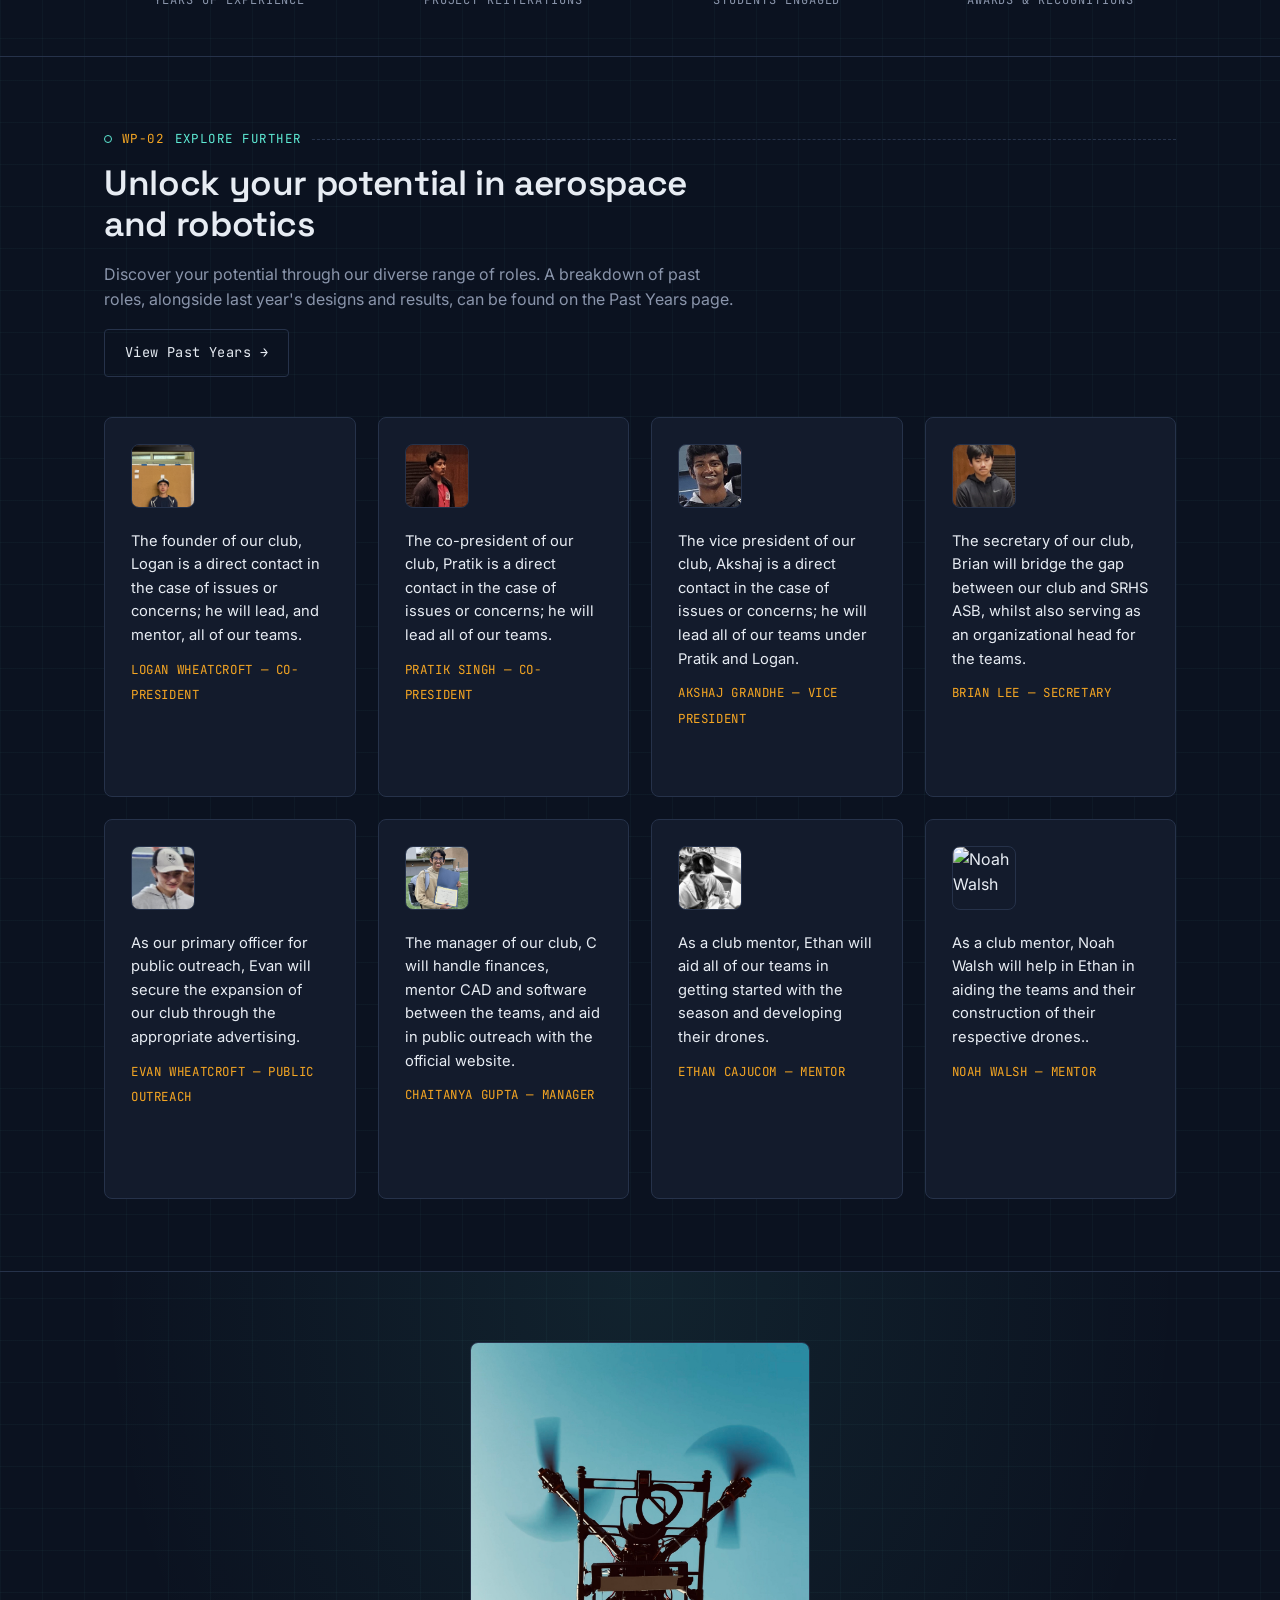
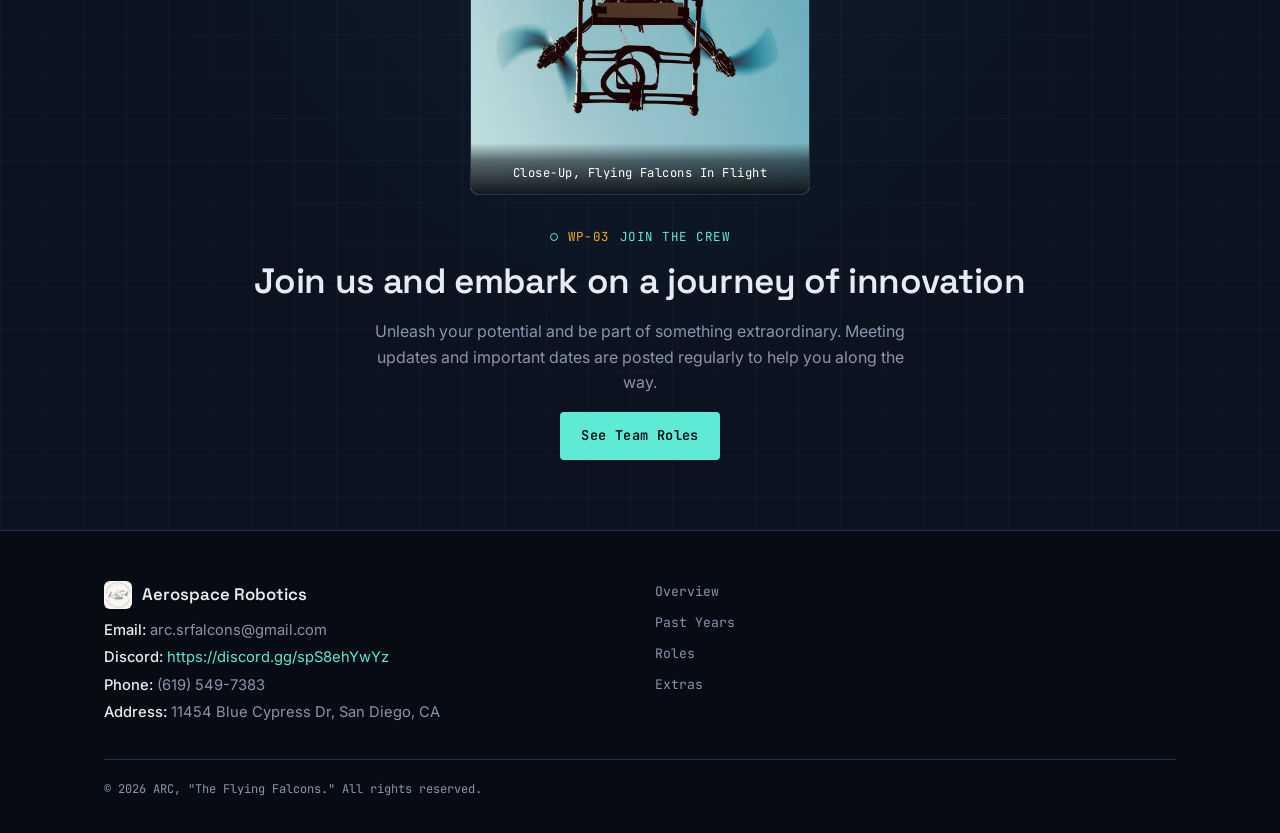
==== commit 098c9b35: "Updating the Index Page" ====
--- a/index.html
+++ b/index.html
@@ -127,24 +127,24 @@
         </div>
       </div>
       <div class="quote-block">
-        <img src="assets/images/Akshaj.jpg" alt="Akshaj">
+        <img src="assets/images/Akshaj.jpg" alt="Akshaj Grandhe">
         <div>
           <blockquote>The vice president of our club, Akshaj is a direct contact in the case of issues or concerns; he will lead all of our teams under Pratik and Logan.</blockquote>
-          <cite>AKSHAJ — VICE PRESIDENT</cite>
-        </div>
-      </div>
-      <div class="quote-block">
-        <img src="assets/images/Brian.jpg" alt="Brian">
+          <cite>AKSHAJ GRANDHE — VICE PRESIDENT</cite>
+        </div>
+      </div>
+      <div class="quote-block">
+        <img src="assets/images/Brian.jpg" alt="Brian Lee">
         <div>
           <blockquote>The secretary of our club, Brian will bridge the gap between our club and SRHS ASB, whilst also serving as an organizational head for the teams.</blockquote>
-          <cite>BRIAN — SECRETARY</cite>
-        </div>
-      </div>
-      <div class="quote-block">
-        <img src="assets/images/Evan.jpg" alt="Evan">
+          <cite>BRIAN LEE — SECRETARY</cite>
+        </div>
+      </div>
+      <div class="quote-block">
+        <img src="assets/images/Evan.jpg" alt="Evan Wheatcroft">
         <div>
           <blockquote>As our primary officer for public outreach, Evan will secure the expansion of our club through the appropriate advertising.</blockquote>
-          <cite>EVAN — PUBLIC OUTREACH</cite>
+          <cite>EVAN WHEATCROFT — PUBLIC OUTREACH</cite>
         </div>
       </div>
       <div class="quote-block">
@@ -152,6 +152,20 @@
         <div>
           <blockquote>The manager of our club, C will handle finances, mentor CAD and software between the teams, and aid in public outreach with the official website.</blockquote>
           <cite>CHAITANYA GUPTA — MANAGER</cite>
+        </div>
+      </div>
+      <div class="quote-block">
+        <img class="face-top" src="assets/images/Ethan-Nats.jpg" alt="Ethan Cajucom">
+        <div>
+          <blockquote>As a club mentor, Ethan will aid all of our teams in getting started with the season and developing their drones.</blockquote>
+          <cite>ETHAN CAJUCOM — MENTOR</cite>
+        </div>
+      </div>
+      <div class="quote-block">
+        <img class="face-top" src="assets/images/NoahWalsh.JPG" alt="Noah Walsh">
+        <div>
+          <blockquote>As a club mentor, Noah Walsh will help in Ethan in aiding the teams and their construction of their respective drones..</blockquote>
+          <cite>NOAH WALSH — MENTOR</cite>
         </div>
       </div>
     </div>
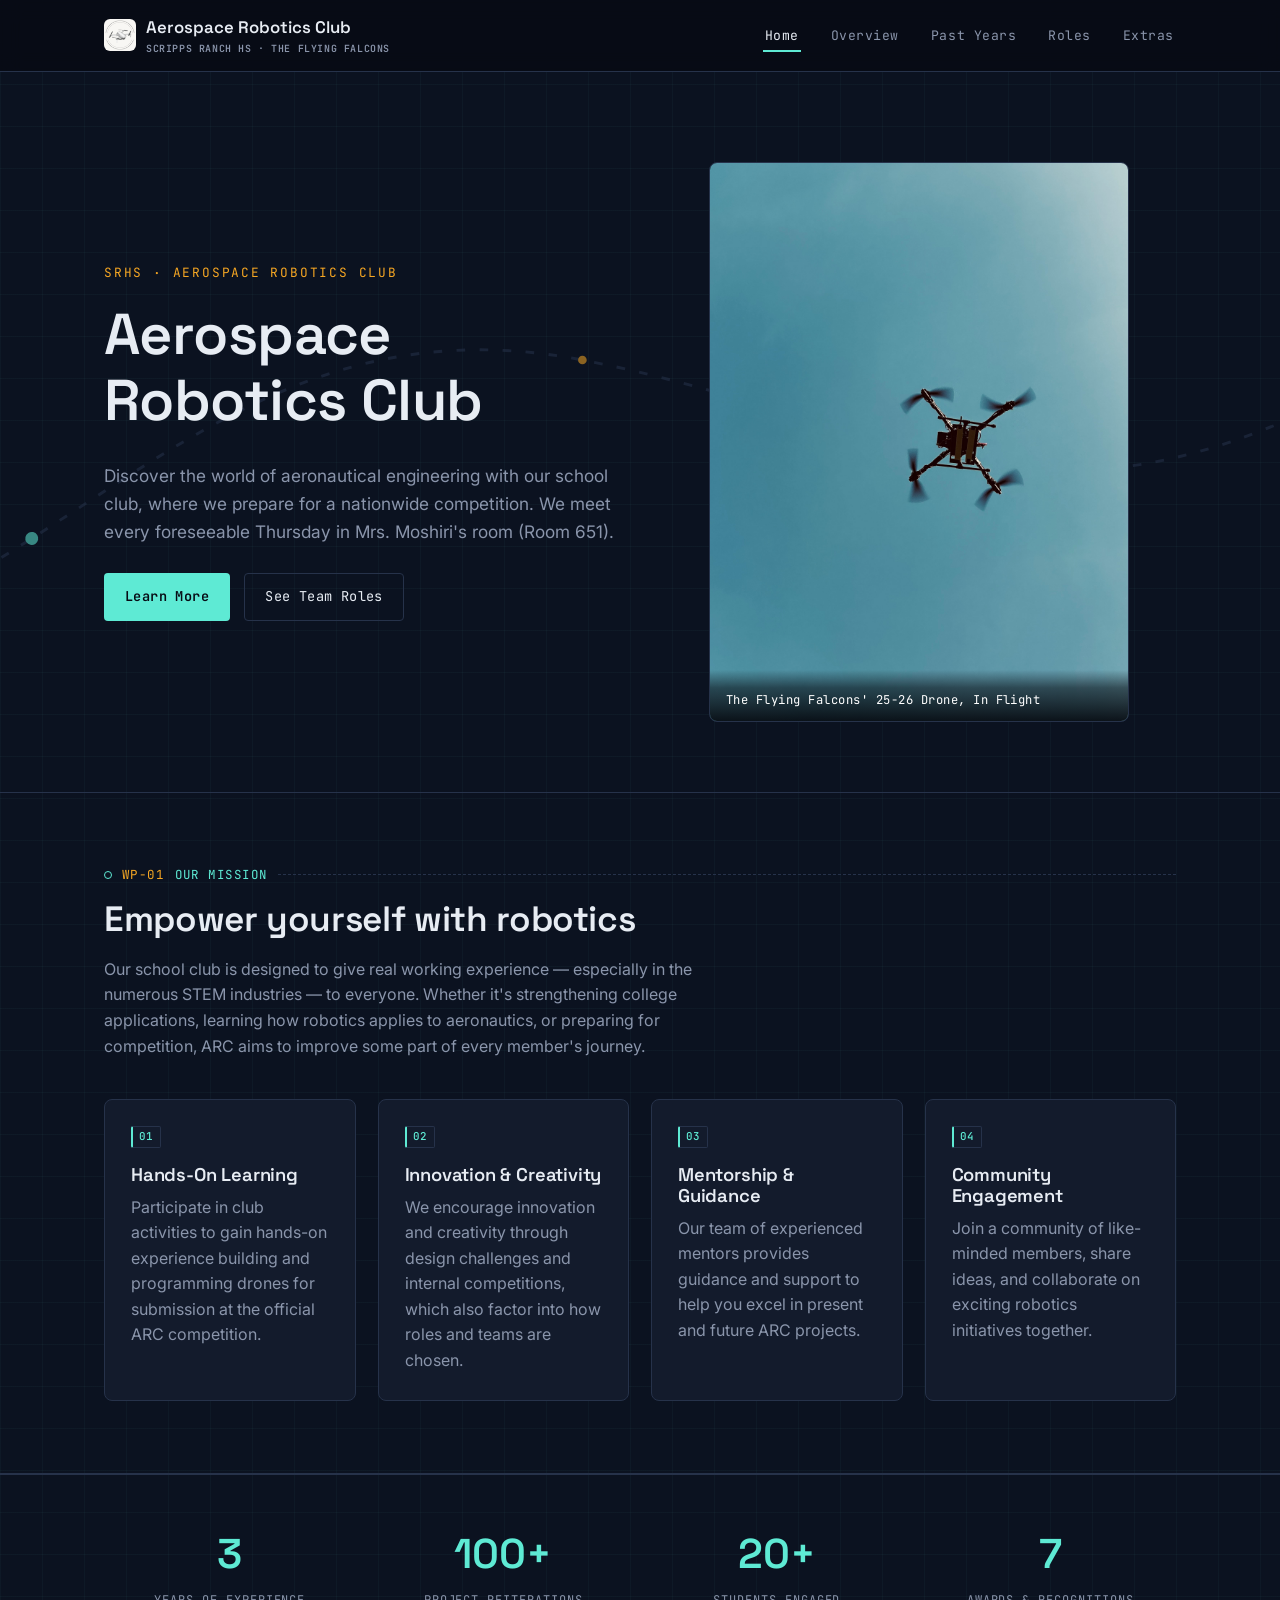
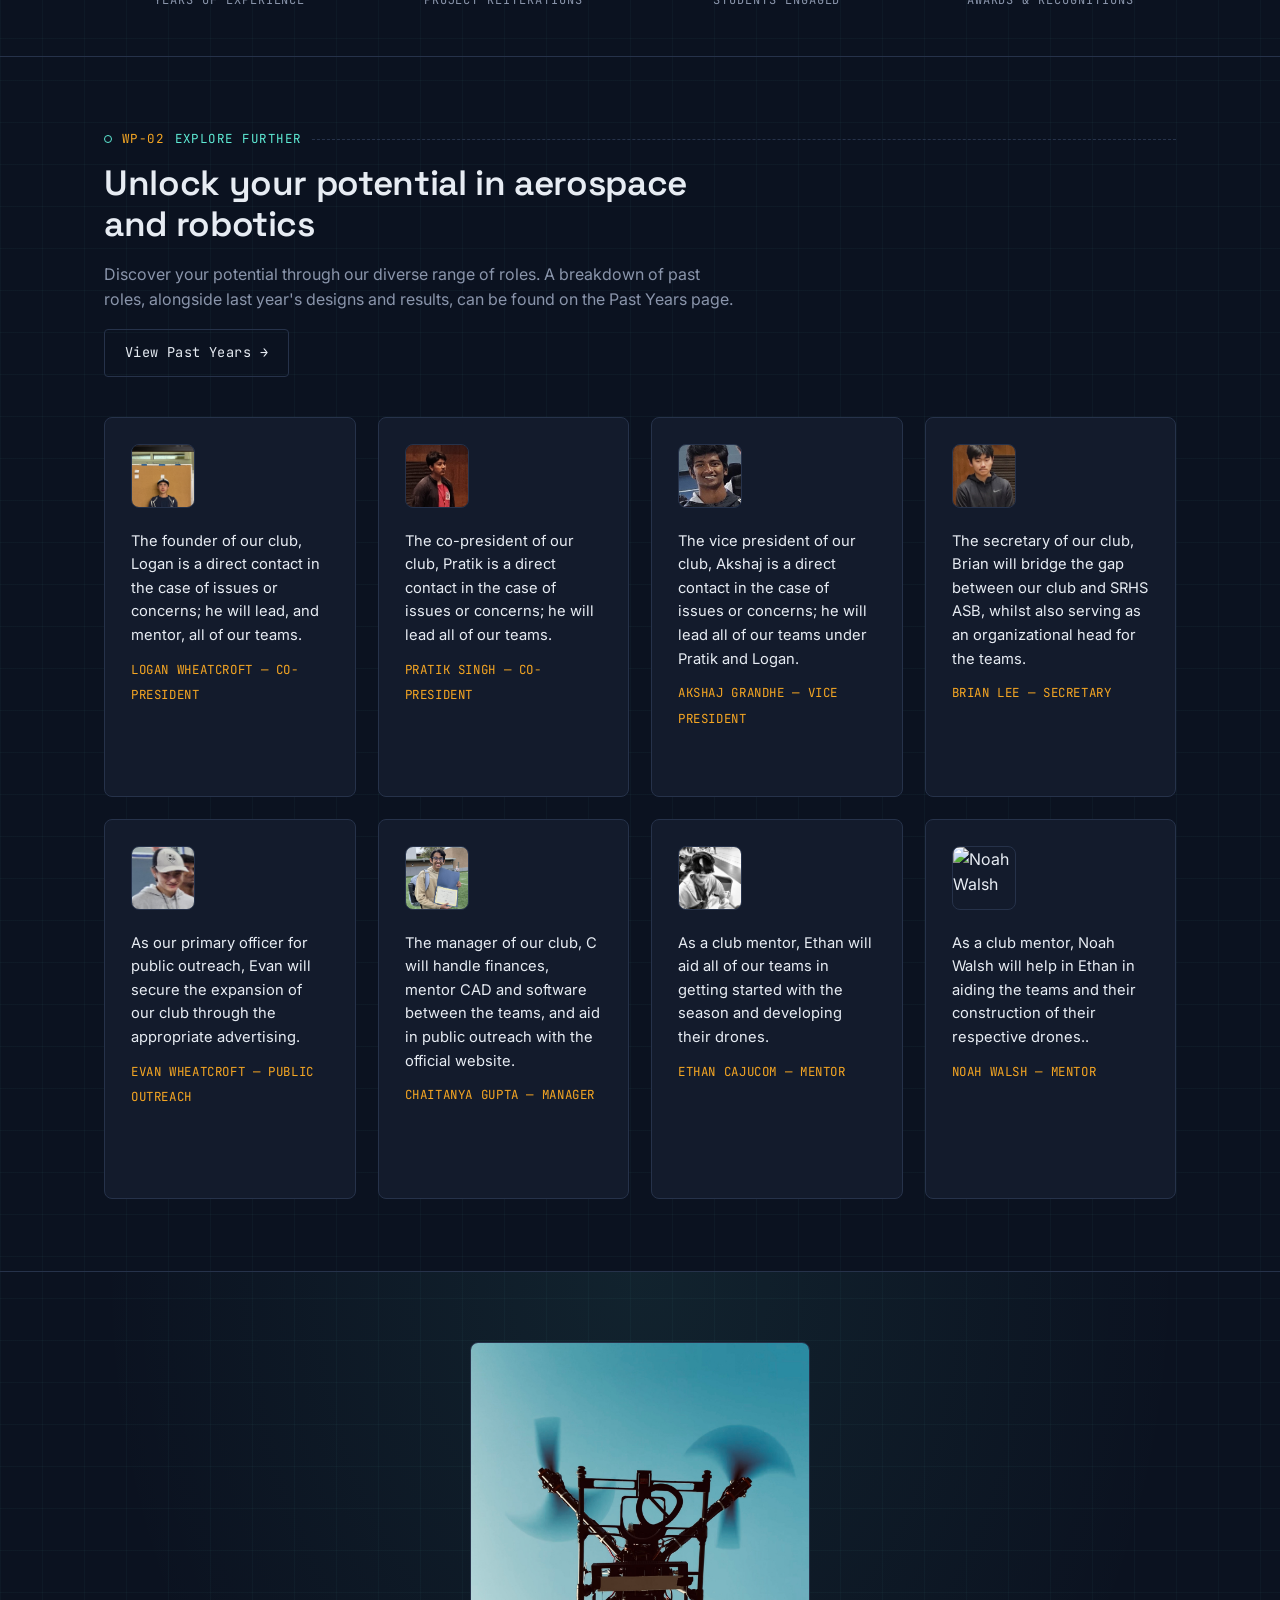
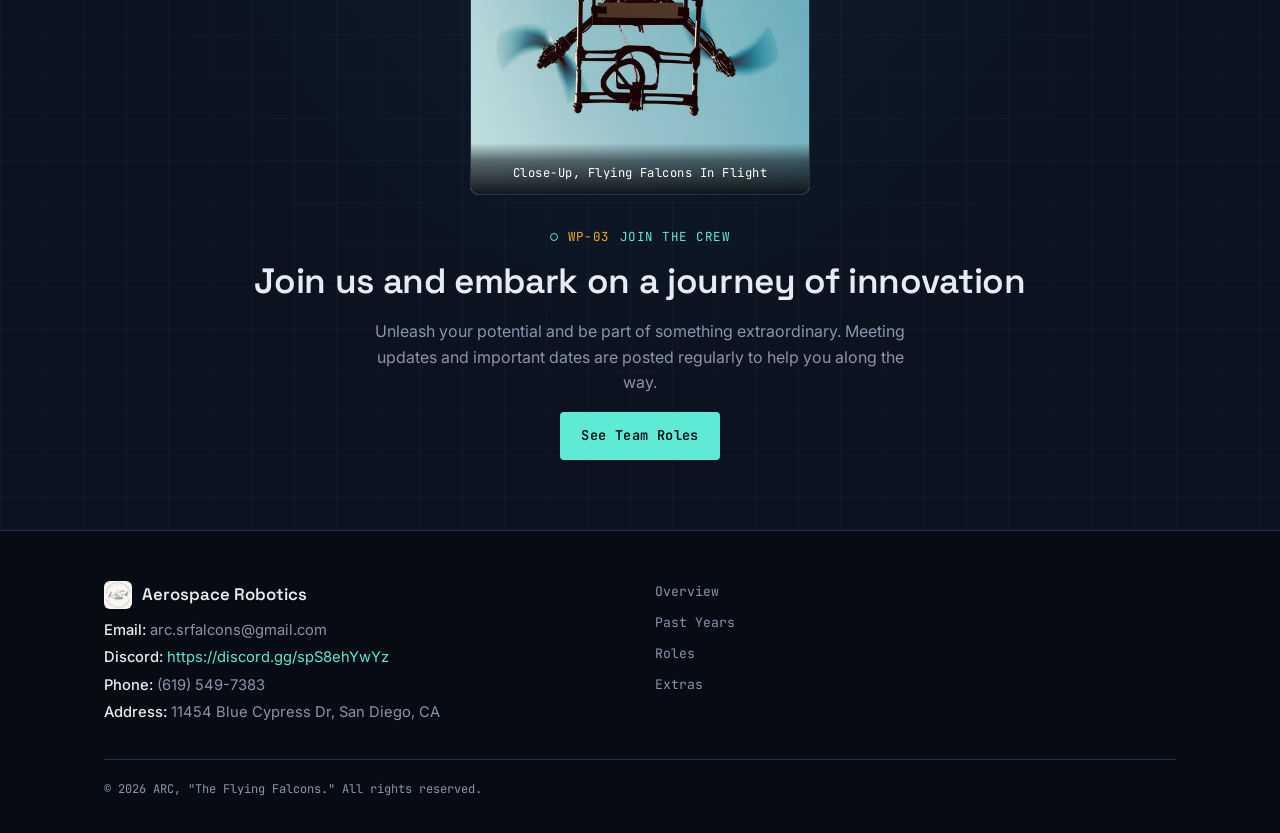
==== commit b7418146: "Update meeting location for Aerospace Robotics Club" ====
--- a/index.html
+++ b/index.html
@@ -47,7 +47,7 @@
     <div>
       <div class="hero-eyebrow">SRHS &middot; AEROSPACE ROBOTICS CLUB</div>
       <h1>Aerospace Robotics Club</h1>
-      <p class="lede">Discover the world of aeronautical engineering with our school club, where we prepare for a nationwide competition. We meet every foreseeable Thursday in Mr. Tsui's room (AIM III).</p>
+      <p class="lede">Discover the world of aeronautical engineering with our school club, where we prepare for a nationwide competition. We meet every foreseeable Thursday in Mrs. Moshiri's room (Room 651).</p>
       <div class="hero-actions">
         <a class="btn btn-primary" href="overview.html">Learn More</a>
         <a class="btn btn-ghost" href="roles.html">See Team Roles</a>
